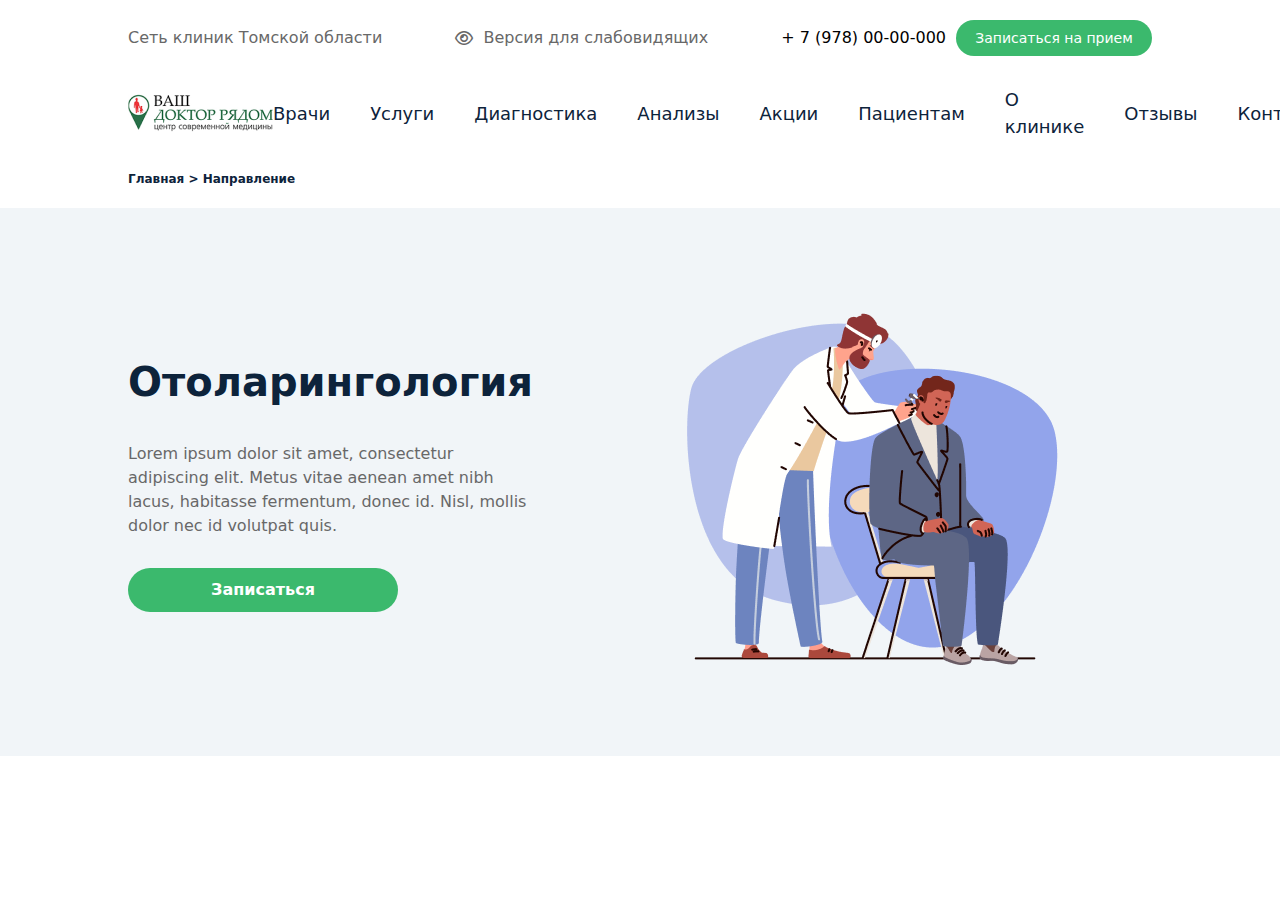
==== src/index2.html @ 0d75bd97 "header for page #2 is done" ====
<!DOCTYPE html>
<html lang="en">
<head>
    <meta charset="UTF-8">
    <meta name="viewport" content="width=device-width, initial-scale=1.0">
    <title>Page 2</title>
    <link rel="stylesheet" href="./output.css">
    <link rel="stylesheet" href="./fontawesome-free-6.6.0-web/css/all.css">
</head>
<body>
    <header class="flex flex-col py-[20px] gap-[20px]">
        <nav class="hidden w-[90%] lg:w-[80%] m-auto lg:flex items-center justify-between">
            <p class="text-[#686868]">Сеть клиник Томской области</p>
            <div class="flex text-[#686868] items-center gap-[10px]">
                <i class="hover:text-black hover:scale-[1.1] cursor-pointer fa-regular fa-eye"></i>
                <p>Версия для слабовидящих</p>
            </div>
            <div class="flex items-center gap-[10px]">
                <h4 class="font-[500]">+ 7 (978) 00-00-000</h4>
                <button class="w-[196px] hover:bg-black hover:border-[3px] hover:border-[lightgray transition-all duration-[0.2s] ease-in-out h-[36px] bg-[#3BB96D] text-white text-[14px] font-[400] rounded-[30px]">Записаться на прием</button>
            </div>
        </nav>

        <nav class="w-[90%] py-[10px] lg:w-[80%] m-auto flex items-center justify-between">
            <img src="./Photo/image 1.png" alt="">
            <ul class="hidden lg:flex items-center gap-[40px]">
                <li class="hover:text-[lightgray] hover:scale-[1.06] transition-all  duration-[0.2s] ease-in-out text-[#0D233B] cursor-pointer text-[18px] font-[400]"><a href="">Врачи</a></li>
                <li class="hover:text-[lightgray] hover:scale-[1.06] transition-all  duration-[0.2s] ease-in-out text-[#0D233B] cursor-pointer text-[18px] font-[400]"><a href="">Услуги</a></li>
                <li class="hover:text-[lightgray] hover:scale-[1.06] transition-all  duration-[0.2s] ease-in-out text-[#0D233B] cursor-pointer text-[18px] font-[400]"><a href="">Диагностика</a></li>
                <li class="hover:text-[lightgray] hover:scale-[1.06] transition-all  duration-[0.2s] ease-in-out text-[#0D233B] cursor-pointer text-[18px] font-[400]"><a href="#analizi">Анализы</a></li>
                <li class="hover:text-[lightgray] hover:scale-[1.06] transition-all  duration-[0.2s] ease-in-out text-[#0D233B] cursor-pointer text-[18px] font-[400]"><a href="./index3.html">Акции</a></li>
                <li class="hover:text-[lightgray] hover:scale-[1.06] transition-all  duration-[0.2s] ease-in-out text-[#0D233B] cursor-pointer text-[18px] font-[400]"><a href="">Пациентам</a></li>
                <li class="hover:text-[lightgray] hover:scale-[1.06] transition-all  duration-[0.2s] ease-in-out text-[#0D233B] cursor-pointer text-[18px] font-[400]"><a href="">О клинике</a></li>
                <li class="hover:text-[lightgray] hover:scale-[1.06] transition-all  duration-[0.2s] ease-in-out text-[#0D233B] cursor-pointer text-[18px] font-[400]"><a href="">Отзывы</a></li>
                <li class="hover:text-[lightgray] hover:scale-[1.06] transition-all  duration-[0.2s] ease-in-out text-[#0D233B] cursor-pointer text-[18px] font-[400]"><a href="">Контакты</a></li>
            </ul>
            <div class="lg:hidden">
               <i class="cursor-pointer hover:scale-[1.08] text-[20px] fa-solid fa-bars"></i>
            </div>
        </nav>
        
        <div class="w-[90%] lg:w-[80%] m-auto flex items-center gap-[10x]">
            <p class="cursor-pointer text-[#0D233B] text-[12px] font-[600]">Главная <span>> Направление</span></p>
        </div>

        <section class="bg-[#F1F5F8] py-[50px]">
            <div class="w-[95%] flex flex-col lg:flex-row lg:items-center items-start m-auto lg:w-[80%]">
                <aside class="flex flex-col gap-[30px]">
                    <h1 class="text-[#0D233B] text-[40px] font-[700]">Отоларингология</h1>
                    <p class="text-[#686868] text-[16px] font-[400]">Lorem ipsum dolor sit amet, consectetur adipiscing elit. Metus vitae aenean amet nibh lacus, habitasse fermentum, donec id. Nisl, mollis dolor nec id volutpat quis. </p>
                    <button class="bg-[#3BB96D] hidden lg:inline w-[270px] h-[44px] rounded-[30px] text-white text-[16px] font-[700] hover:bg-black hover:border-[4px] hover:border-[lightgray] transition-all duration-[0.2s] ease-in-out">Записаться</button>
                </aside>
                <img src="./Photo/Frame.png" alt="" >
                <button class="bg-[#3BB96D] lg:hidden w-[270px] h-[44px] rounded-[30px] text-white text-[16px] font-[700] hover:bg-black hover:border-[4px] hover:border-[lightgray] transition-all duration-[0.2s] ease-in-out">Записаться</button>
            </div>
        </section>
    </header>
</body>
</html>
---- src/output.css ----
*, ::before, ::after {
  --tw-border-spacing-x: 0;
  --tw-border-spacing-y: 0;
  --tw-translate-x: 0;
  --tw-translate-y: 0;
  --tw-rotate: 0;
  --tw-skew-x: 0;
  --tw-skew-y: 0;
  --tw-scale-x: 1;
  --tw-scale-y: 1;
  --tw-pan-x:  ;
  --tw-pan-y:  ;
  --tw-pinch-zoom:  ;
  --tw-scroll-snap-strictness: proximity;
  --tw-gradient-from-position:  ;
  --tw-gradient-via-position:  ;
  --tw-gradient-to-position:  ;
  --tw-ordinal:  ;
  --tw-slashed-zero:  ;
  --tw-numeric-figure:  ;
  --tw-numeric-spacing:  ;
  --tw-numeric-fraction:  ;
  --tw-ring-inset:  ;
  --tw-ring-offset-width: 0px;
  --tw-ring-offset-color: #fff;
  --tw-ring-color: rgb(59 130 246 / 0.5);
  --tw-ring-offset-shadow: 0 0 #0000;
  --tw-ring-shadow: 0 0 #0000;
  --tw-shadow: 0 0 #0000;
  --tw-shadow-colored: 0 0 #0000;
  --tw-blur:  ;
  --tw-brightness:  ;
  --tw-contrast:  ;
  --tw-grayscale:  ;
  --tw-hue-rotate:  ;
  --tw-invert:  ;
  --tw-saturate:  ;
  --tw-sepia:  ;
  --tw-drop-shadow:  ;
  --tw-backdrop-blur:  ;
  --tw-backdrop-brightness:  ;
  --tw-backdrop-contrast:  ;
  --tw-backdrop-grayscale:  ;
  --tw-backdrop-hue-rotate:  ;
  --tw-backdrop-invert:  ;
  --tw-backdrop-opacity:  ;
  --tw-backdrop-saturate:  ;
  --tw-backdrop-sepia:  ;
  --tw-contain-size:  ;
  --tw-contain-layout:  ;
  --tw-contain-paint:  ;
  --tw-contain-style:  ;
}

::backdrop {
  --tw-border-spacing-x: 0;
  --tw-border-spacing-y: 0;
  --tw-translate-x: 0;
  --tw-translate-y: 0;
  --tw-rotate: 0;
  --tw-skew-x: 0;
  --tw-skew-y: 0;
  --tw-scale-x: 1;
  --tw-scale-y: 1;
  --tw-pan-x:  ;
  --tw-pan-y:  ;
  --tw-pinch-zoom:  ;
  --tw-scroll-snap-strictness: proximity;
  --tw-gradient-from-position:  ;
  --tw-gradient-via-position:  ;
  --tw-gradient-to-position:  ;
  --tw-ordinal:  ;
  --tw-slashed-zero:  ;
  --tw-numeric-figure:  ;
  --tw-numeric-spacing:  ;
  --tw-numeric-fraction:  ;
  --tw-ring-inset:  ;
  --tw-ring-offset-width: 0px;
  --tw-ring-offset-color: #fff;
  --tw-ring-color: rgb(59 130 246 / 0.5);
  --tw-ring-offset-shadow: 0 0 #0000;
  --tw-ring-shadow: 0 0 #0000;
  --tw-shadow: 0 0 #0000;
  --tw-shadow-colored: 0 0 #0000;
  --tw-blur:  ;
  --tw-brightness:  ;
  --tw-contrast:  ;
  --tw-grayscale:  ;
  --tw-hue-rotate:  ;
  --tw-invert:  ;
  --tw-saturate:  ;
  --tw-sepia:  ;
  --tw-drop-shadow:  ;
  --tw-backdrop-blur:  ;
  --tw-backdrop-brightness:  ;
  --tw-backdrop-contrast:  ;
  --tw-backdrop-grayscale:  ;
  --tw-backdrop-hue-rotate:  ;
  --tw-backdrop-invert:  ;
  --tw-backdrop-opacity:  ;
  --tw-backdrop-saturate:  ;
  --tw-backdrop-sepia:  ;
  --tw-contain-size:  ;
  --tw-contain-layout:  ;
  --tw-contain-paint:  ;
  --tw-contain-style:  ;
}

/*
! tailwindcss v3.4.17 | MIT License | https://tailwindcss.com
*/

/*
1. Prevent padding and border from affecting element width. (https://github.com/mozdevs/cssremedy/issues/4)
2. Allow adding a border to an element by just adding a border-width. (https://github.com/tailwindcss/tailwindcss/pull/116)
*/

*,
::before,
::after {
  box-sizing: border-box;
  /* 1 */
  border-width: 0;
  /* 2 */
  border-style: solid;
  /* 2 */
  border-color: #e5e7eb;
  /* 2 */
}

::before,
::after {
  --tw-content: '';
}

/*
1. Use a consistent sensible line-height in all browsers.
2. Prevent adjustments of font size after orientation changes in iOS.
3. Use a more readable tab size.
4. Use the user's configured `sans` font-family by default.
5. Use the user's configured `sans` font-feature-settings by default.
6. Use the user's configured `sans` font-variation-settings by default.
7. Disable tap highlights on iOS
*/

html,
:host {
  line-height: 1.5;
  /* 1 */
  -webkit-text-size-adjust: 100%;
  /* 2 */
  -moz-tab-size: 4;
  /* 3 */
  -o-tab-size: 4;
     tab-size: 4;
  /* 3 */
  font-family: ui-sans-serif, system-ui, sans-serif, "Apple Color Emoji", "Segoe UI Emoji", "Segoe UI Symbol", "Noto Color Emoji";
  /* 4 */
  font-feature-settings: normal;
  /* 5 */
  font-variation-settings: normal;
  /* 6 */
  -webkit-tap-highlight-color: transparent;
  /* 7 */
}

/*
1. Remove the margin in all browsers.
2. Inherit line-height from `html` so users can set them as a class directly on the `html` element.
*/

body {
  margin: 0;
  /* 1 */
  line-height: inherit;
  /* 2 */
}

/*
1. Add the correct height in Firefox.
2. Correct the inheritance of border color in Firefox. (https://bugzilla.mozilla.org/show_bug.cgi?id=190655)
3. Ensure horizontal rules are visible by default.
*/

hr {
  height: 0;
  /* 1 */
  color: inherit;
  /* 2 */
  border-top-width: 1px;
  /* 3 */
}

/*
Add the correct text decoration in Chrome, Edge, and Safari.
*/

abbr:where([title]) {
  -webkit-text-decoration: underline dotted;
          text-decoration: underline dotted;
}

/*
Remove the default font size and weight for headings.
*/

h1,
h2,
h3,
h4,
h5,
h6 {
  font-size: inherit;
  font-weight: inherit;
}

/*
Reset links to optimize for opt-in styling instead of opt-out.
*/

a {
  color: inherit;
  text-decoration: inherit;
}

/*
Add the correct font weight in Edge and Safari.
*/

b,
strong {
  font-weight: bolder;
}

/*
1. Use the user's configured `mono` font-family by default.
2. Use the user's configured `mono` font-feature-settings by default.
3. Use the user's configured `mono` font-variation-settings by default.
4. Correct the odd `em` font sizing in all browsers.
*/

code,
kbd,
samp,
pre {
  font-family: ui-monospace, SFMono-Regular, Menlo, Monaco, Consolas, "Liberation Mono", "Courier New", monospace;
  /* 1 */
  font-feature-settings: normal;
  /* 2 */
  font-variation-settings: normal;
  /* 3 */
  font-size: 1em;
  /* 4 */
}

/*
Add the correct font size in all browsers.
*/

small {
  font-size: 80%;
}

/*
Prevent `sub` and `sup` elements from affecting the line height in all browsers.
*/

sub,
sup {
  font-size: 75%;
  line-height: 0;
  position: relative;
  vertical-align: baseline;
}

sub {
  bottom: -0.25em;
}

sup {
  top: -0.5em;
}

/*
1. Remove text indentation from table contents in Chrome and Safari. (https://bugs.chromium.org/p/chromium/issues/detail?id=999088, https://bugs.webkit.org/show_bug.cgi?id=201297)
2. Correct table border color inheritance in all Chrome and Safari. (https://bugs.chromium.org/p/chromium/issues/detail?id=935729, https://bugs.webkit.org/show_bug.cgi?id=195016)
3. Remove gaps between table borders by default.
*/

table {
  text-indent: 0;
  /* 1 */
  border-color: inherit;
  /* 2 */
  border-collapse: collapse;
  /* 3 */
}

/*
1. Change the font styles in all browsers.
2. Remove the margin in Firefox and Safari.
3. Remove default padding in all browsers.
*/

button,
input,
optgroup,
select,
textarea {
  font-family: inherit;
  /* 1 */
  font-feature-settings: inherit;
  /* 1 */
  font-variation-settings: inherit;
  /* 1 */
  font-size: 100%;
  /* 1 */
  font-weight: inherit;
  /* 1 */
  line-height: inherit;
  /* 1 */
  letter-spacing: inherit;
  /* 1 */
  color: inherit;
  /* 1 */
  margin: 0;
  /* 2 */
  padding: 0;
  /* 3 */
}

/*
Remove the inheritance of text transform in Edge and Firefox.
*/

button,
select {
  text-transform: none;
}

/*
1. Correct the inability to style clickable types in iOS and Safari.
2. Remove default button styles.
*/

button,
input:where([type='button']),
input:where([type='reset']),
input:where([type='submit']) {
  -webkit-appearance: button;
  /* 1 */
  background-color: transparent;
  /* 2 */
  background-image: none;
  /* 2 */
}

/*
Use the modern Firefox focus style for all focusable elements.
*/

:-moz-focusring {
  outline: auto;
}

/*
Remove the additional `:invalid` styles in Firefox. (https://github.com/mozilla/gecko-dev/blob/2f9eacd9d3d995c937b4251a5557d95d494c9be1/layout/style/res/forms.css#L728-L737)
*/

:-moz-ui-invalid {
  box-shadow: none;
}

/*
Add the correct vertical alignment in Chrome and Firefox.
*/

progress {
  vertical-align: baseline;
}

/*
Correct the cursor style of increment and decrement buttons in Safari.
*/

::-webkit-inner-spin-button,
::-webkit-outer-spin-button {
  height: auto;
}

/*
1. Correct the odd appearance in Chrome and Safari.
2. Correct the outline style in Safari.
*/

[type='search'] {
  -webkit-appearance: textfield;
  /* 1 */
  outline-offset: -2px;
  /* 2 */
}

/*
Remove the inner padding in Chrome and Safari on macOS.
*/

::-webkit-search-decoration {
  -webkit-appearance: none;
}

/*
1. Correct the inability to style clickable types in iOS and Safari.
2. Change font properties to `inherit` in Safari.
*/

::-webkit-file-upload-button {
  -webkit-appearance: button;
  /* 1 */
  font: inherit;
  /* 2 */
}

/*
Add the correct display in Chrome and Safari.
*/

summary {
  display: list-item;
}

/*
Removes the default spacing and border for appropriate elements.
*/

blockquote,
dl,
dd,
h1,
h2,
h3,
h4,
h5,
h6,
hr,
figure,
p,
pre {
  margin: 0;
}

fieldset {
  margin: 0;
  padding: 0;
}

legend {
  padding: 0;
}

ol,
ul,
menu {
  list-style: none;
  margin: 0;
  padding: 0;
}

/*
Reset default styling for dialogs.
*/

dialog {
  padding: 0;
}

/*
Prevent resizing textareas horizontally by default.
*/

textarea {
  resize: vertical;
}

/*
1. Reset the default placeholder opacity in Firefox. (https://github.com/tailwindlabs/tailwindcss/issues/3300)
2. Set the default placeholder color to the user's configured gray 400 color.
*/

input::-moz-placeholder, textarea::-moz-placeholder {
  opacity: 1;
  /* 1 */
  color: #9ca3af;
  /* 2 */
}

input::placeholder,
textarea::placeholder {
  opacity: 1;
  /* 1 */
  color: #9ca3af;
  /* 2 */
}

/*
Set the default cursor for buttons.
*/

button,
[role="button"] {
  cursor: pointer;
}

/*
Make sure disabled buttons don't get the pointer cursor.
*/

:disabled {
  cursor: default;
}

/*
1. Make replaced elements `display: block` by default. (https://github.com/mozdevs/cssremedy/issues/14)
2. Add `vertical-align: middle` to align replaced elements more sensibly by default. (https://github.com/jensimmons/cssremedy/issues/14#issuecomment-634934210)
   This can trigger a poorly considered lint error in some tools but is included by design.
*/

img,
svg,
video,
canvas,
audio,
iframe,
embed,
object {
  display: block;
  /* 1 */
  vertical-align: middle;
  /* 2 */
}

/*
Constrain images and videos to the parent width and preserve their intrinsic aspect ratio. (https://github.com/mozdevs/cssremedy/issues/14)
*/

img,
video {
  max-width: 100%;
  height: auto;
}

/* Make elements with the HTML hidden attribute stay hidden by default */

[hidden]:where(:not([hidden="until-found"])) {
  display: none;
}

.container {
  width: 100%;
}

@media (min-width: 390px) {
  .container {
    max-width: 390px;
  }
}

@media (min-width: 575px) {
  .container {
    max-width: 575px;
  }
}

@media (min-width: 767px) {
  .container {
    max-width: 767px;
  }
}

@media (min-width: 992px) {
  .container {
    max-width: 992px;
  }
}

@media (min-width: 1280px) {
  .container {
    max-width: 1280px;
  }
}

.sr-only {
  position: absolute;
  width: 1px;
  height: 1px;
  padding: 0;
  margin: -1px;
  overflow: hidden;
  clip: rect(0, 0, 0, 0);
  white-space: nowrap;
  border-width: 0;
}

.absolute {
  position: absolute;
}

.relative {
  position: relative;
}

.bottom-0 {
  bottom: 0px;
}

.bottom-\[-20px\] {
  bottom: -20px;
}

.bottom-\[-50px\] {
  bottom: -50px;
}

.left-\[-10px\] {
  left: -10px;
}

.right-0 {
  right: 0px;
}

.right-\[-500px\] {
  right: -500px;
}

.top-0 {
  top: 0px;
}

.top-\[-80px\] {
  top: -80px;
}

.z-\[-1\] {
  z-index: -1;
}

.z-\[1\] {
  z-index: 1;
}

.col-\[1\/-1\] {
  grid-column: 1/-1;
}

.m-auto {
  margin: auto;
}

.mt-\[100px\] {
  margin-top: 100px;
}

.mt-\[50px\] {
  margin-top: 50px;
}

.flex {
  display: flex;
}

.table {
  display: table;
}

.grid {
  display: grid;
}

.hidden {
  display: none;
}

.h-1 {
  height: 0.25rem;
}

.h-\[201px\] {
  height: 201px;
}

.h-\[36px\] {
  height: 36px;
}

.h-\[38px\] {
  height: 38px;
}

.h-\[44px\] {
  height: 44px;
}

.h-\[580px\] {
  height: 580px;
}

.h-\[685px\] {
  height: 685px;
}

.h-\[\] {
  height: ;
}

.w-\[170px\] {
  width: 170px;
}

.w-\[196px\] {
  width: 196px;
}

.w-\[270px\] {
  width: 270px;
}

.w-\[90\%\] {
  width: 90%;
}

.w-\[95\%\] {
  width: 95%;
}

.w-\[100\%\] {
  width: 100%;
}

.w-\[390px\] {
  width: 390px;
}

.max-w-\[320px\] {
  max-width: 320px;
}

.shrink {
  flex-shrink: 1;
}

.grow {
  flex-grow: 1;
}

.rotate-180 {
  --tw-rotate: 180deg;
  transform: translate(var(--tw-translate-x), var(--tw-translate-y)) rotate(var(--tw-rotate)) skewX(var(--tw-skew-x)) skewY(var(--tw-skew-y)) scaleX(var(--tw-scale-x)) scaleY(var(--tw-scale-y));
}

.rotate-90 {
  --tw-rotate: 90deg;
  transform: translate(var(--tw-translate-x), var(--tw-translate-y)) rotate(var(--tw-rotate)) skewX(var(--tw-skew-x)) skewY(var(--tw-skew-y)) scaleX(var(--tw-scale-x)) scaleY(var(--tw-scale-y));
}

.transform {
  transform: translate(var(--tw-translate-x), var(--tw-translate-y)) rotate(var(--tw-rotate)) skewX(var(--tw-skew-x)) skewY(var(--tw-skew-y)) scaleX(var(--tw-scale-x)) scaleY(var(--tw-scale-y));
}

.cursor-none {
  cursor: none;
}

.cursor-pointer {
  cursor: pointer;
}

.grid-cols-1 {
  grid-template-columns: repeat(1, minmax(0, 1fr));
}

.grid-cols-\[127px_127px_127px\] {
  grid-template-columns: 127px 127px 127px;
}

.grid-cols-\[164px_164px\] {
  grid-template-columns: 164px 164px;
}

.grid-cols-\[186px_186px\] {
  grid-template-columns: 186px 186px;
}

.grid-cols-\[347px_347px\] {
  grid-template-columns: 347px 347px;
}

.grid-rows-\[112px_248px_248px_248px\] {
  grid-template-rows: 112px 248px 248px 248px;
}

.grid-rows-\[112px_252px_252px_252px\] {
  grid-template-rows: 112px 252px 252px 252px;
}

.grid-rows-\[222px_222px\] {
  grid-template-rows: 222px 222px;
}

.grid-rows-\[42px_352px\] {
  grid-template-rows: 42px 352px;
}

.grid-rows-\[42px_68px\] {
  grid-template-rows: 42px 68px;
}

.grid-rows-\[56px_257px_257px\] {
  grid-template-rows: 56px 257px 257px;
}

.grid-rows-\[56px_524px_524px\] {
  grid-template-rows: 56px 524px 524px;
}

.flex-col {
  flex-direction: column;
}

.flex-col-reverse {
  flex-direction: column-reverse;
}

.items-start {
  align-items: flex-start;
}

.items-center {
  align-items: center;
}

.justify-center {
  justify-content: center;
}

.justify-between {
  justify-content: space-between;
}

.gap-\[100px\] {
  gap: 100px;
}

.gap-\[10px\] {
  gap: 10px;
}

.gap-\[10x\] {
  gap: 10x;
}

.gap-\[15px\] {
  gap: 15px;
}

.gap-\[15px_0\] {
  gap: 15px 0;
}

.gap-\[20px\] {
  gap: 20px;
}

.gap-\[30px\] {
  gap: 30px;
}

.gap-\[40px\] {
  gap: 40px;
}

.gap-\[5px\] {
  gap: 5px;
}

.gap-\[80px_9px\] {
  gap: 80px 9px;
}

.self-end {
  align-self: flex-end;
}

.overflow-clip {
  overflow: clip;
}

.rounded-\[30px\] {
  border-radius: 30px;
}

.rounded-\[5px\] {
  border-radius: 5px;
}

.rounded-\[60px\] {
  border-radius: 60px;
}

.rounded-\[8px\] {
  border-radius: 8px;
}

.border {
  border-width: 1px;
}

.border-\[1px\] {
  border-width: 1px;
}

.border-b-\[2px\] {
  border-bottom-width: 2px;
}

.border-none {
  border-style: none;
}

.border-\[\#3BB96D\] {
  --tw-border-opacity: 1;
  border-color: rgb(59 185 109 / var(--tw-border-opacity, 1));
}

.border-\[\#C4CDD4\] {
  --tw-border-opacity: 1;
  border-color: rgb(196 205 212 / var(--tw-border-opacity, 1));
}

.bg-\[\#272727\] {
  --tw-bg-opacity: 1;
  background-color: rgb(39 39 39 / var(--tw-bg-opacity, 1));
}

.bg-\[\#279A59\] {
  --tw-bg-opacity: 1;
  background-color: rgb(39 154 89 / var(--tw-bg-opacity, 1));
}

.bg-\[\#27C8DA\] {
  --tw-bg-opacity: 1;
  background-color: rgb(39 200 218 / var(--tw-bg-opacity, 1));
}

.bg-\[\#3BB96D\] {
  --tw-bg-opacity: 1;
  background-color: rgb(59 185 109 / var(--tw-bg-opacity, 1));
}

.bg-\[\#F1F5F8\] {
  --tw-bg-opacity: 1;
  background-color: rgb(241 245 248 / var(--tw-bg-opacity, 1));
}

.bg-white {
  --tw-bg-opacity: 1;
  background-color: rgb(255 255 255 / var(--tw-bg-opacity, 1));
}

.bg-\[bg-\[\#F1F5F8\]\] {
  background-color: bg-[#F1F5F8];
}

.p-\[20px\] {
  padding: 20px;
}

.px-\[10px\] {
  padding-left: 10px;
  padding-right: 10px;
}

.px-\[20px\] {
  padding-left: 20px;
  padding-right: 20px;
}

.py-\[100px\] {
  padding-top: 100px;
  padding-bottom: 100px;
}

.py-\[10px\] {
  padding-top: 10px;
  padding-bottom: 10px;
}

.py-\[20px\] {
  padding-top: 20px;
  padding-bottom: 20px;
}

.py-\[50px\] {
  padding-top: 50px;
  padding-bottom: 50px;
}

.pl-\[10px\] {
  padding-left: 10px;
}

.pt-\[40px\] {
  padding-top: 40px;
}

.font-\[\] {
  font-family: ;
}

.text-\[10px\] {
  font-size: 10px;
}

.text-\[12px\] {
  font-size: 12px;
}

.text-\[14px\] {
  font-size: 14px;
}

.text-\[15px\] {
  font-size: 15px;
}

.text-\[16px\] {
  font-size: 16px;
}

.text-\[18px\] {
  font-size: 18px;
}

.text-\[20px\] {
  font-size: 20px;
}

.text-\[22px\] {
  font-size: 22px;
}

.text-\[30px\] {
  font-size: 30px;
}

.text-\[40px\] {
  font-size: 40px;
}

.text-\[82px\] {
  font-size: 82px;
}

.font-\[400\] {
  font-weight: 400;
}

.font-\[500\] {
  font-weight: 500;
}

.font-\[600\] {
  font-weight: 600;
}

.font-\[700\] {
  font-weight: 700;
}

.font-\[900\] {
  font-weight: 900;
}

.font-\[50px\] {
  font-weight: 50px;
}

.italic {
  font-style: italic;
}

.leading-\[20px\] {
  line-height: 20px;
}

.text-\[\#0D233B\] {
  --tw-text-opacity: 1;
  color: rgb(13 35 59 / var(--tw-text-opacity, 1));
}

.text-\[\#3BB96D\] {
  --tw-text-opacity: 1;
  color: rgb(59 185 109 / var(--tw-text-opacity, 1));
}

.text-\[\#434343\] {
  --tw-text-opacity: 1;
  color: rgb(67 67 67 / var(--tw-text-opacity, 1));
}

.text-\[\#686868\] {
  --tw-text-opacity: 1;
  color: rgb(104 104 104 / var(--tw-text-opacity, 1));
}

.text-\[green\] {
  --tw-text-opacity: 1;
  color: rgb(0 128 0 / var(--tw-text-opacity, 1));
}

.text-black {
  --tw-text-opacity: 1;
  color: rgb(0 0 0 / var(--tw-text-opacity, 1));
}

.text-green-500 {
  --tw-text-opacity: 1;
  color: rgb(34 197 94 / var(--tw-text-opacity, 1));
}

.text-white {
  --tw-text-opacity: 1;
  color: rgb(255 255 255 / var(--tw-text-opacity, 1));
}

.text-\[\] {
  color: ;
}

.underline {
  text-decoration-line: underline;
}

.placeholder-\[\#8D979F\]::-moz-placeholder {
  --tw-placeholder-opacity: 1;
  color: rgb(141 151 159 / var(--tw-placeholder-opacity, 1));
}

.placeholder-\[\#8D979F\]::placeholder {
  --tw-placeholder-opacity: 1;
  color: rgb(141 151 159 / var(--tw-placeholder-opacity, 1));
}

.shadow-\[0_4px_30px_0_black\] {
  --tw-shadow: 0 4px 30px 0 black;
  --tw-shadow-colored: 0 4px 30px 0 var(--tw-shadow-color);
  box-shadow: var(--tw-ring-offset-shadow, 0 0 #0000), var(--tw-ring-shadow, 0 0 #0000), var(--tw-shadow);
}

.outline-none {
  outline: 2px solid transparent;
  outline-offset: 2px;
}

.ring {
  --tw-ring-offset-shadow: var(--tw-ring-inset) 0 0 0 var(--tw-ring-offset-width) var(--tw-ring-offset-color);
  --tw-ring-shadow: var(--tw-ring-inset) 0 0 0 calc(3px + var(--tw-ring-offset-width)) var(--tw-ring-color);
  box-shadow: var(--tw-ring-offset-shadow), var(--tw-ring-shadow), var(--tw-shadow, 0 0 #0000);
}

.filter {
  filter: var(--tw-blur) var(--tw-brightness) var(--tw-contrast) var(--tw-grayscale) var(--tw-hue-rotate) var(--tw-invert) var(--tw-saturate) var(--tw-sepia) var(--tw-drop-shadow);
}

.transition-all {
  transition-property: all;
  transition-timing-function: cubic-bezier(0.4, 0, 0.2, 1);
  transition-duration: 150ms;
}

.transition {
  transition-property: color, background-color, border-color, text-decoration-color, fill, stroke, opacity, box-shadow, transform, filter, -webkit-backdrop-filter;
  transition-property: color, background-color, border-color, text-decoration-color, fill, stroke, opacity, box-shadow, transform, filter, backdrop-filter;
  transition-property: color, background-color, border-color, text-decoration-color, fill, stroke, opacity, box-shadow, transform, filter, backdrop-filter, -webkit-backdrop-filter;
  transition-timing-function: cubic-bezier(0.4, 0, 0.2, 1);
  transition-duration: 150ms;
}

.duration-\[0\.2s\] {
  transition-duration: 0.2s;
}

.duration-\[0\.3s\] {
  transition-duration: 0.3s;
}

.ease-in-out {
  transition-timing-function: cubic-bezier(0.4, 0, 0.2, 1);
}

.hover\:translate-y-\[-10px\]:hover {
  --tw-translate-y: -10px;
  transform: translate(var(--tw-translate-x), var(--tw-translate-y)) rotate(var(--tw-rotate)) skewX(var(--tw-skew-x)) skewY(var(--tw-skew-y)) scaleX(var(--tw-scale-x)) scaleY(var(--tw-scale-y));
}

.hover\:translate-y-\[5px\]:hover {
  --tw-translate-y: 5px;
  transform: translate(var(--tw-translate-x), var(--tw-translate-y)) rotate(var(--tw-rotate)) skewX(var(--tw-skew-x)) skewY(var(--tw-skew-y)) scaleX(var(--tw-scale-x)) scaleY(var(--tw-scale-y));
}

.hover\:scale-\[1\.05\]:hover {
  --tw-scale-x: 1.05;
  --tw-scale-y: 1.05;
  transform: translate(var(--tw-translate-x), var(--tw-translate-y)) rotate(var(--tw-rotate)) skewX(var(--tw-skew-x)) skewY(var(--tw-skew-y)) scaleX(var(--tw-scale-x)) scaleY(var(--tw-scale-y));
}

.hover\:scale-\[1\.06\]:hover {
  --tw-scale-x: 1.06;
  --tw-scale-y: 1.06;
  transform: translate(var(--tw-translate-x), var(--tw-translate-y)) rotate(var(--tw-rotate)) skewX(var(--tw-skew-x)) skewY(var(--tw-skew-y)) scaleX(var(--tw-scale-x)) scaleY(var(--tw-scale-y));
}

.hover\:scale-\[1\.08\]:hover {
  --tw-scale-x: 1.08;
  --tw-scale-y: 1.08;
  transform: translate(var(--tw-translate-x), var(--tw-translate-y)) rotate(var(--tw-rotate)) skewX(var(--tw-skew-x)) skewY(var(--tw-skew-y)) scaleX(var(--tw-scale-x)) scaleY(var(--tw-scale-y));
}

.hover\:scale-\[1\.1\]:hover {
  --tw-scale-x: 1.1;
  --tw-scale-y: 1.1;
  transform: translate(var(--tw-translate-x), var(--tw-translate-y)) rotate(var(--tw-rotate)) skewX(var(--tw-skew-x)) skewY(var(--tw-skew-y)) scaleX(var(--tw-scale-x)) scaleY(var(--tw-scale-y));
}

.hover\:border-\[1px\]:hover {
  border-width: 1px;
}

.hover\:border-\[3px\]:hover {
  border-width: 3px;
}

.hover\:border-\[4px\]:hover {
  border-width: 4px;
}

.hover\:border-white:hover {
  --tw-border-opacity: 1;
  border-color: rgb(255 255 255 / var(--tw-border-opacity, 1));
}

.hover\:border-\[\]:hover {
  border-color: ;
}

.hover\:border-\[lightgray\]:hover {
  --tw-border-opacity: 1;
  border-color: rgb(211 211 211 / var(--tw-border-opacity, 1));
}

.hover\:bg-\[lightgray\]:hover {
  --tw-bg-opacity: 1;
  background-color: rgb(211 211 211 / var(--tw-bg-opacity, 1));
}

.hover\:bg-black:hover {
  --tw-bg-opacity: 1;
  background-color: rgb(0 0 0 / var(--tw-bg-opacity, 1));
}

.hover\:text-\[lightgray\]:hover {
  --tw-text-opacity: 1;
  color: rgb(211 211 211 / var(--tw-text-opacity, 1));
}

.hover\:text-black:hover {
  --tw-text-opacity: 1;
  color: rgb(0 0 0 / var(--tw-text-opacity, 1));
}

.hover\:underline:hover {
  text-decoration-line: underline;
}

@media (min-width: 767px) {
  .lg\:col-\[1\/-1\] {
    grid-column: 1/-1;
  }

  .lg\:mt-\[100px\] {
    margin-top: 100px;
  }

  .lg\:mt-\[150px\] {
    margin-top: 150px;
  }

  .lg\:inline {
    display: inline;
  }

  .lg\:flex {
    display: flex;
  }

  .lg\:grid {
    display: grid;
  }

  .lg\:hidden {
    display: none;
  }

  .lg\:h-\[373px\] {
    height: 373px;
  }

  .lg\:w-\[80\%\] {
    width: 80%;
  }

  .lg\:grid-cols-\[176px_176px_176px_176px\] {
    grid-template-columns: 176px 176px 176px 176px;
  }

  .lg\:grid-cols-\[270px_270px_270px_270px\] {
    grid-template-columns: 270px 270px 270px 270px;
  }

  .lg\:grid-cols-\[362px_362px_362px\] {
    grid-template-columns: 362px 362px 362px;
  }

  .lg\:grid-cols-\[561px_561px\] {
    grid-template-columns: 561px 561px;
  }

  .lg\:grid-rows-\[222px\] {
    grid-template-rows: 222px;
  }

  .lg\:grid-rows-\[56px_282px\] {
    grid-template-rows: 56px 282px;
  }

  .lg\:grid-rows-\[56px_302px\] {
    grid-template-rows: 56px 302px;
  }

  .lg\:grid-rows-\[56px_374px\] {
    grid-template-rows: 56px 374px;
  }

  .lg\:grid-rows-\[56px_391px\] {
    grid-template-rows: 56px 391px;
  }

  .lg\:flex-row {
    flex-direction: row;
  }

  .lg\:items-center {
    align-items: center;
  }

  .lg\:justify-between {
    justify-content: space-between;
  }

  .lg\:gap-\[0\] {
    gap: 0;
  }

  .lg\:gap-\[10px\] {
    gap: 10px;
  }

  .lg\:gap-\[15px\] {
    gap: 15px;
  }

  .lg\:gap-\[40px\] {
    gap: 40px;
  }

  .lg\:gap-\[40px_0\] {
    gap: 40px 0;
  }

  .lg\:gap-\[50px\] {
    gap: 50px;
  }

  .lg\:p-\[20px\] {
    padding: 20px;
  }

  .lg\:px-\[20px\] {
    padding-left: 20px;
    padding-right: 20px;
  }

  .lg\:py-\[100px\] {
    padding-top: 100px;
    padding-bottom: 100px;
  }

  .lg\:py-\[80\] {
    padding-top: 80;
    padding-bottom: 80;
  }

  .lg\:pt-\[20px\] {
    padding-top: 20px;
  }
}
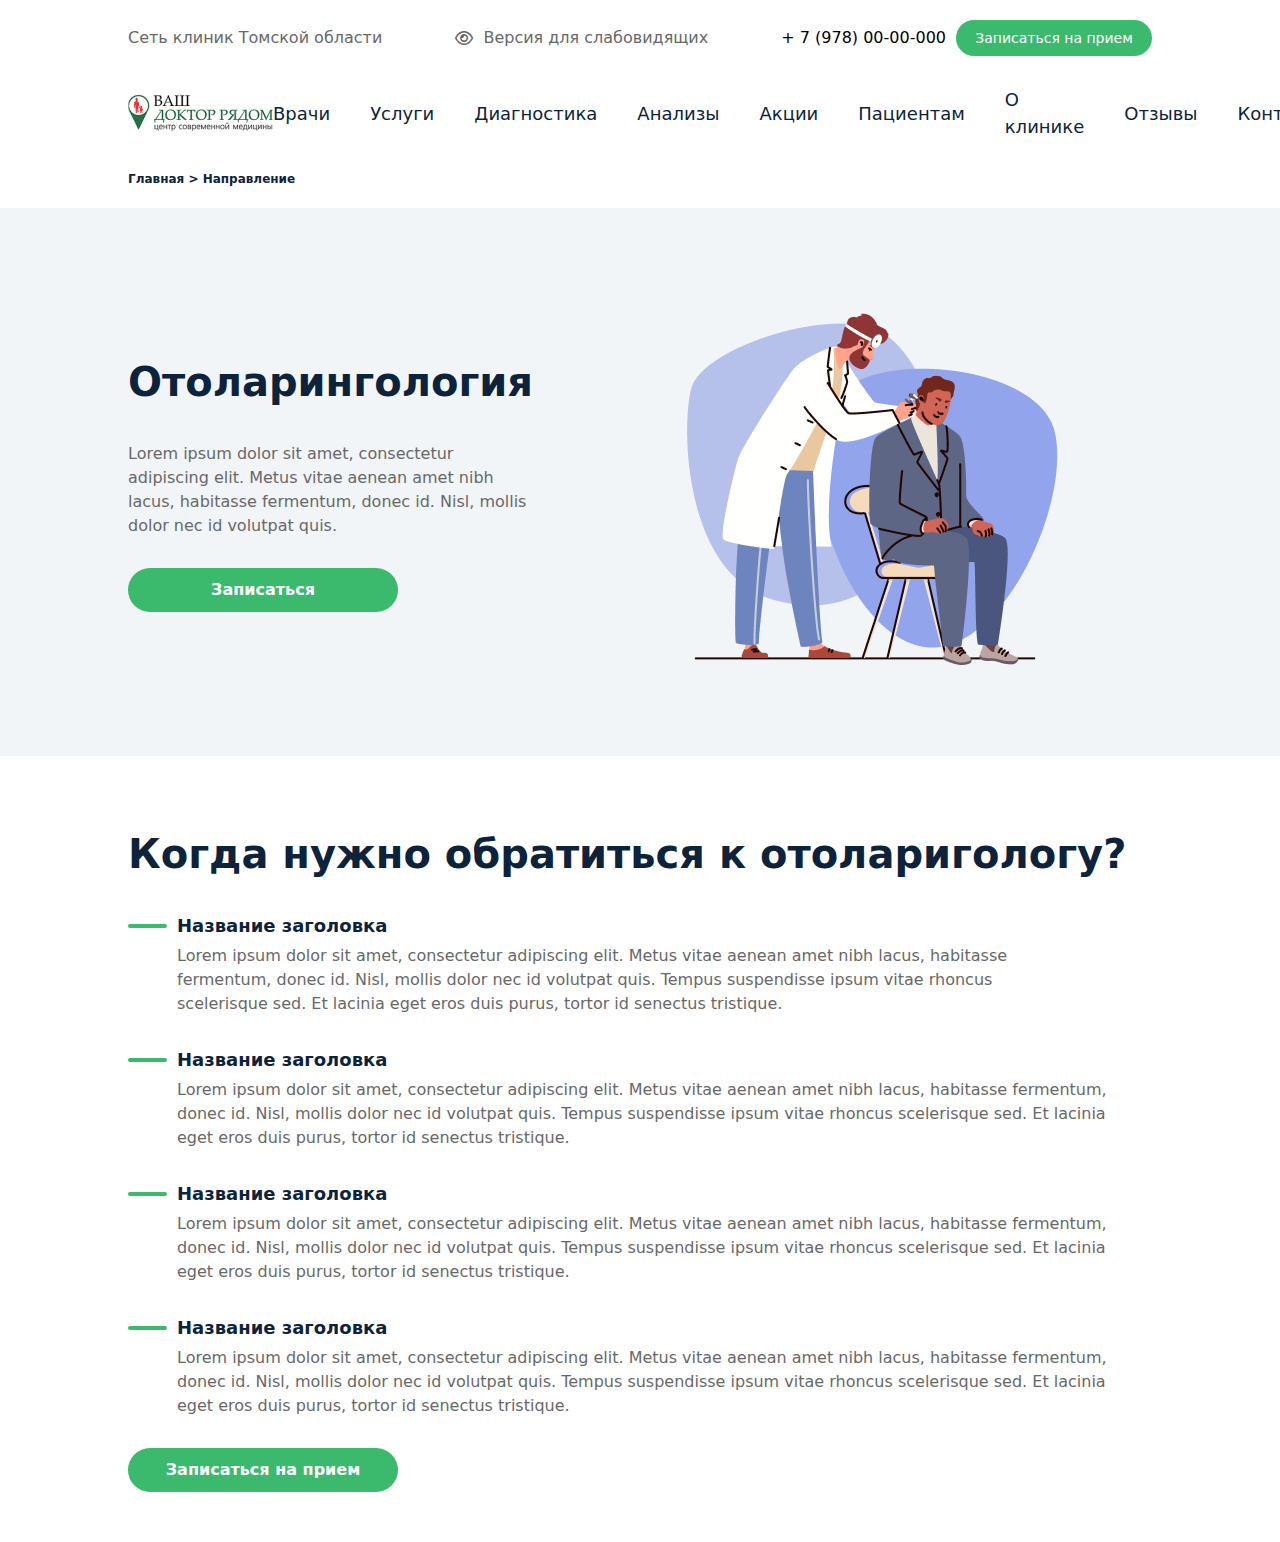
==== commit 68900f1d: "section #2 for page #2 is done" ====
--- a/src/index2.html
+++ b/src/index2.html
@@ -55,5 +55,32 @@
             </div>
         </section>
     </header>
+
+    <main>
+        <section class="w-[95%] m-auto lg:w-[80%] py-[50px] flex flex-col gap-[30px]">
+            <h1 class="text-[#0D233B] text-[40px] font-[700] leading-[56px]">Когда нужно обратиться к отоларигологу?</h1>
+            <div class="grid gap-[5px_10px] grid-rows-[27px_126px] lg:grid-rows-[27px_72px] lg:grid-cols-[39px_907px] grid-cols-[39px_326px]">
+                <div class="self-center rounded-full w-[39px] border-[2px] border-[#3BB96D]"></div>
+                <h5 class="text-[#0D233B] text-[18px] font-[700]">Название заголовка</h5>
+                <p class="col-[-1/-2] text-[#686868] lg:text-[16px] text-[14px] font-[400]">Lorem ipsum dolor sit amet, consectetur adipiscing elit. Metus vitae aenean amet nibh lacus, habitasse fermentum, donec id. Nisl, mollis dolor nec id volutpat quis. Tempus suspendisse ipsum vitae rhoncus scelerisque sed. Et lacinia eget eros duis purus, tortor id senectus tristique. </p>
+            </div>
+            <div class="grid gap-[5px_10px] grid-rows-[27px_126px] lg:grid-rows-[27px_72px] lg:grid-cols-[39px_947px] grid-cols-[39px_326px]">
+                <div class="self-center rounded-full w-[39px] border-[2px] border-[#3BB96D]"></div>
+                <h5 class="text-[#0D233B] text-[18px] font-[700]">Название заголовка</h5>
+                <p class="col-[-1/-2] text-[#686868] lg:text-[16px] text-[14px] font-[400]">Lorem ipsum dolor sit amet, consectetur adipiscing elit. Metus vitae aenean amet nibh lacus, habitasse fermentum, donec id. Nisl, mollis dolor nec id volutpat quis. Tempus suspendisse ipsum vitae rhoncus scelerisque sed. Et lacinia eget eros duis purus, tortor id senectus tristique. </p>
+            </div>
+            <div class="grid gap-[5px_10px] grid-rows-[27px_126px] lg:grid-rows-[27px_72px] lg:grid-cols-[39px_947px] grid-cols-[39px_326px]">
+                <div class="self-center rounded-full w-[39px] border-[2px] border-[#3BB96D]"></div>
+                <h5 class="text-[#0D233B] text-[18px] font-[700]">Название заголовка</h5>
+                <p class="col-[-1/-2] text-[#686868] lg:text-[16px] text-[14px] font-[400]">Lorem ipsum dolor sit amet, consectetur adipiscing elit. Metus vitae aenean amet nibh lacus, habitasse fermentum, donec id. Nisl, mollis dolor nec id volutpat quis. Tempus suspendisse ipsum vitae rhoncus scelerisque sed. Et lacinia eget eros duis purus, tortor id senectus tristique. </p>
+            </div>
+            <div class="grid gap-[5px_10px] grid-rows-[27px_126px] lg:grid-rows-[27px_72px] lg:grid-cols-[39px_947px] grid-cols-[39px_326px]">
+                <div class="self-center rounded-full w-[39px] border-[2px] border-[#3BB96D]"></div>
+                <h5 class="text-[#0D233B] text-[18px] font-[700]">Название заголовка</h5>
+                <p class="col-[-1/-2] text-[#686868] lg:text-[16px] text-[14px] font-[400]">Lorem ipsum dolor sit amet, consectetur adipiscing elit. Metus vitae aenean amet nibh lacus, habitasse fermentum, donec id. Nisl, mollis dolor nec id volutpat quis. Tempus suspendisse ipsum vitae rhoncus scelerisque sed. Et lacinia eget eros duis purus, tortor id senectus tristique. </p>
+            </div>
+            <button class="bg-[#3BB96D] w-[270px] h-[44px] rounded-[30px] text-white text-[16px] font-[700] hover:bg-black hover:border-[4px] hover:border-[lightgray] transition-all duration-[0.2s] ease-in-out">Записаться на прием</button>
+        </section>
+    </main>
 </body>
 </html>--- a/src/output.css
+++ b/src/output.css
@@ -652,6 +652,18 @@
   grid-column: 1/-1;
 }
 
+.col-\[\] {
+  grid-column: ;
+}
+
+.col-\[-1\/\] {
+  grid-column: -1/;
+}
+
+.col-\[-1\/-2\] {
+  grid-column: -1/-2;
+}
+
 .m-auto {
   margin: auto;
 }
@@ -738,6 +750,18 @@
 
 .w-\[390px\] {
   width: 390px;
+}
+
+.w-\[39px\] {
+  width: 39px;
+}
+
+.w-\[\] {
+  width: ;
+}
+
+.w-\[80\%\] {
+  width: 80%;
 }
 
 .max-w-\[320px\] {
@@ -794,6 +818,22 @@
   grid-template-columns: 347px 347px;
 }
 
+.grid-cols-\[\] {
+  grid-template-columns: ;
+}
+
+.grid-cols-\[39px_\] {
+  grid-template-columns: 39px;
+}
+
+.grid-cols-\[39px_326px\] {
+  grid-template-columns: 39px 326px;
+}
+
+.grid-cols-\[39px_947px\] {
+  grid-template-columns: 39px 947px;
+}
+
 .grid-rows-\[112px_248px_248px_248px\] {
   grid-template-rows: 112px 248px 248px 248px;
 }
@@ -822,6 +862,18 @@
   grid-template-rows: 56px 524px 524px;
 }
 
+.grid-rows-\[\] {
+  grid-template-rows: ;
+}
+
+.grid-rows-\[27px_\] {
+  grid-template-rows: 27px;
+}
+
+.grid-rows-\[27px_126px\] {
+  grid-template-rows: 27px 126px;
+}
+
 .flex-col {
   flex-direction: column;
 }
@@ -838,6 +890,10 @@
   align-items: center;
 }
 
+.justify-start {
+  justify-content: flex-start;
+}
+
 .justify-center {
   justify-content: center;
 }
@@ -886,10 +942,50 @@
   gap: 80px 9px;
 }
 
+.gap-\[\] {
+  gap: ;
+}
+
+.gap-\[10\] {
+  gap: 10;
+}
+
+.gap-\[10px_\] {
+  gap: 10px;
+}
+
+.gap-\[10px_5px\] {
+  gap: 10px 5px;
+}
+
+.gap-\[20px_5px\] {
+  gap: 20px 5px;
+}
+
+.gap-\[5px_5px\] {
+  gap: 5px 5px;
+}
+
+.gap-\[5px_20px\] {
+  gap: 5px 20px;
+}
+
+.gap-\[5px_10px\] {
+  gap: 5px 10px;
+}
+
+.self-start {
+  align-self: flex-start;
+}
+
 .self-end {
   align-self: flex-end;
 }
 
+.self-center {
+  align-self: center;
+}
+
 .overflow-clip {
   overflow: clip;
 }
@@ -910,12 +1006,20 @@
   border-radius: 8px;
 }
 
+.rounded-full {
+  border-radius: 9999px;
+}
+
 .border {
   border-width: 1px;
 }
 
 .border-\[1px\] {
   border-width: 1px;
+}
+
+.border-\[2px\] {
+  border-width: 2px;
 }
 
 .border-b-\[2px\] {
@@ -970,6 +1074,10 @@
   background-color: bg-[#F1F5F8];
 }
 
+.bg-\[\] {
+  background-color: ;
+}
+
 .p-\[20px\] {
   padding: 20px;
 }
@@ -1004,6 +1112,11 @@
   padding-bottom: 50px;
 }
 
+.py-\[\] {
+  padding-top: ;
+  padding-bottom: ;
+}
+
 .pl-\[10px\] {
   padding-left: 10px;
 }
@@ -1090,6 +1203,14 @@
 
 .leading-\[20px\] {
   line-height: 20px;
+}
+
+.leading-\[\] {
+  line-height: ;
+}
+
+.leading-\[56px\] {
+  line-height: 56px;
 }
 
 .text-\[\#0D233B\] {
@@ -1334,6 +1455,30 @@
     grid-template-columns: 561px 561px;
   }
 
+  .lg\:grid-cols-\[\] {
+    grid-template-columns: ;
+  }
+
+  .lg\:grid-cols-\[39px_\] {
+    grid-template-columns: 39px;
+  }
+
+  .lg\:grid-cols-\[39px_947px\] {
+    grid-template-columns: 39px 947px;
+  }
+
+  .lg\:grid-cols-\[39px_907px\] {
+    grid-template-columns: 39px 907px;
+  }
+
+  .lg\:grid-cols-\[39px_px\] {
+    grid-template-columns: 39px px;
+  }
+
+  .lg\:grid-cols-\[39px_880px\] {
+    grid-template-columns: 39px 880px;
+  }
+
   .lg\:grid-rows-\[222px\] {
     grid-template-rows: 222px;
   }
@@ -1352,6 +1497,18 @@
 
   .lg\:grid-rows-\[56px_391px\] {
     grid-template-rows: 56px 391px;
+  }
+
+  .lg\:grid-rows-\[\] {
+    grid-template-rows: ;
+  }
+
+  .lg\:grid-rows-\[27px_\] {
+    grid-template-rows: 27px;
+  }
+
+  .lg\:grid-rows-\[27px_72px\] {
+    grid-template-rows: 27px 72px;
   }
 
   .lg\:flex-row {
@@ -1412,4 +1569,8 @@
   .lg\:pt-\[20px\] {
     padding-top: 20px;
   }
+
+  .lg\:text-\[16px\] {
+    font-size: 16px;
+  }
 }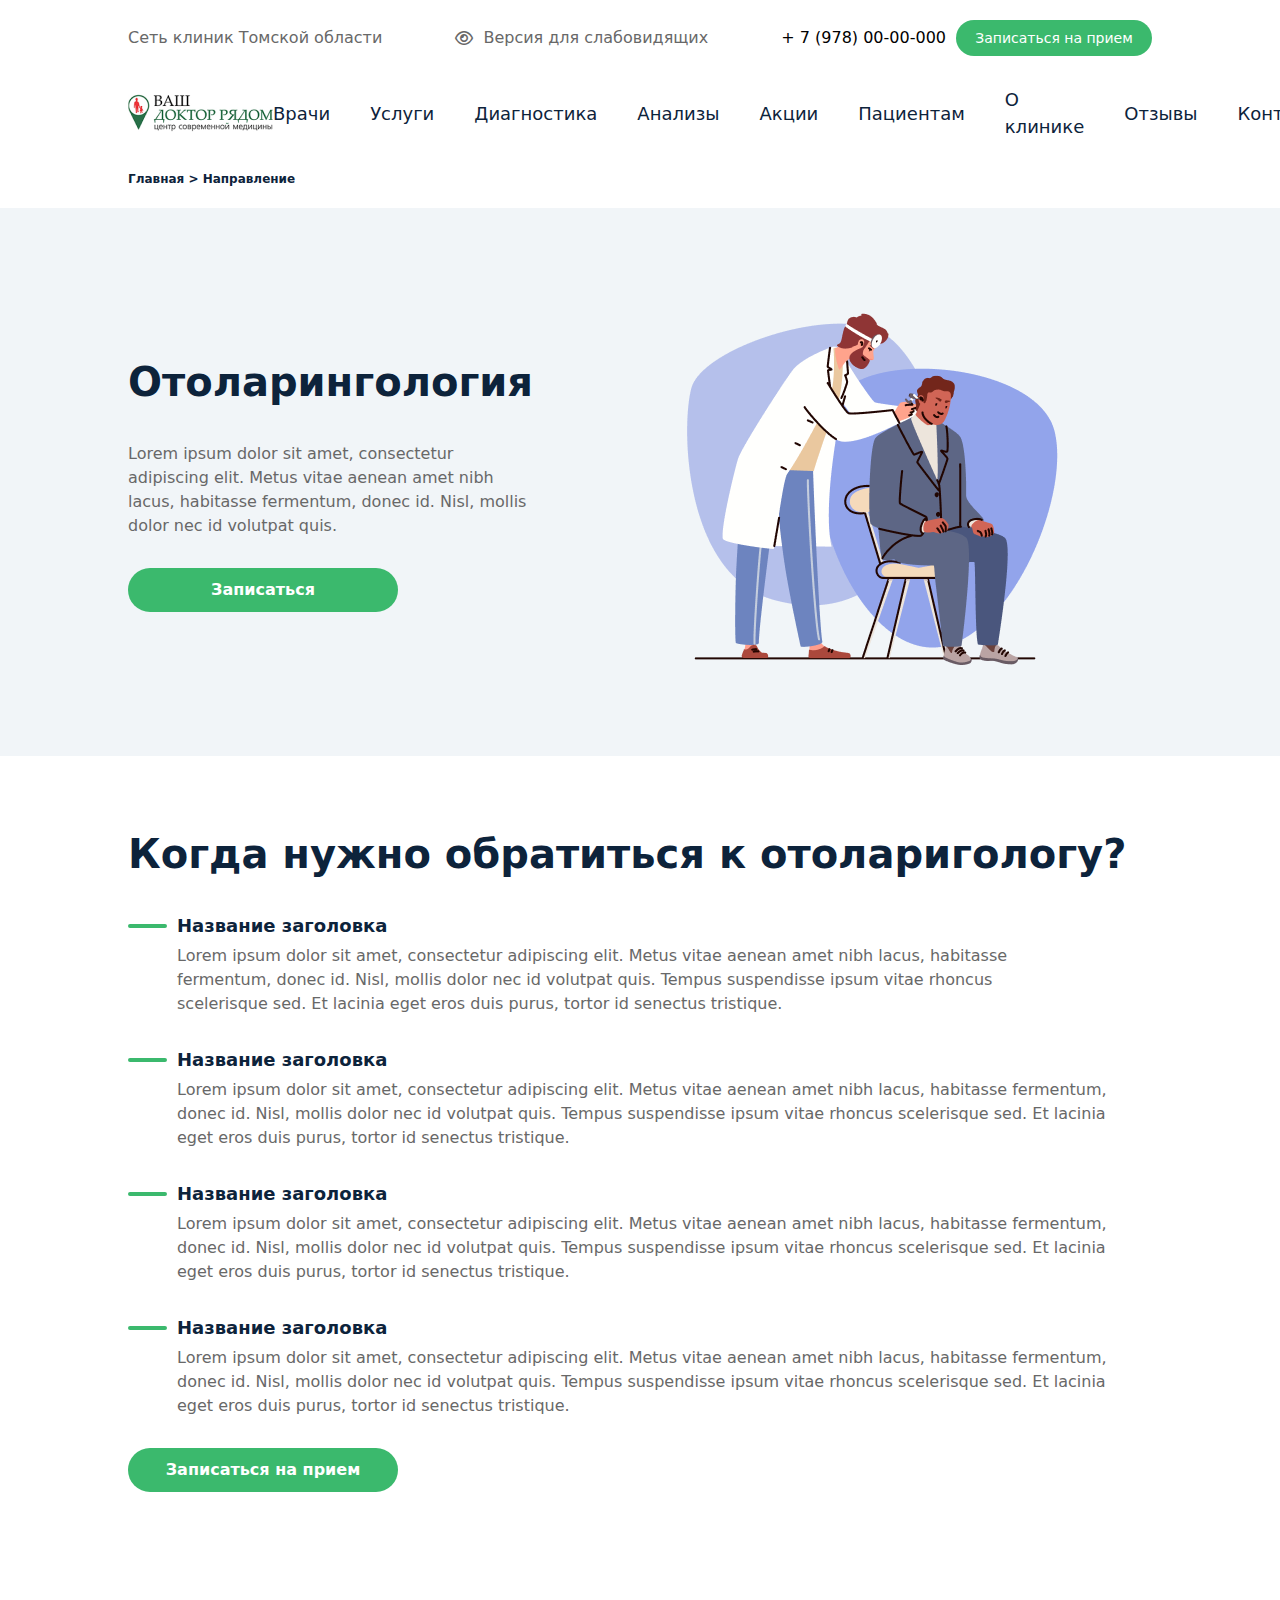
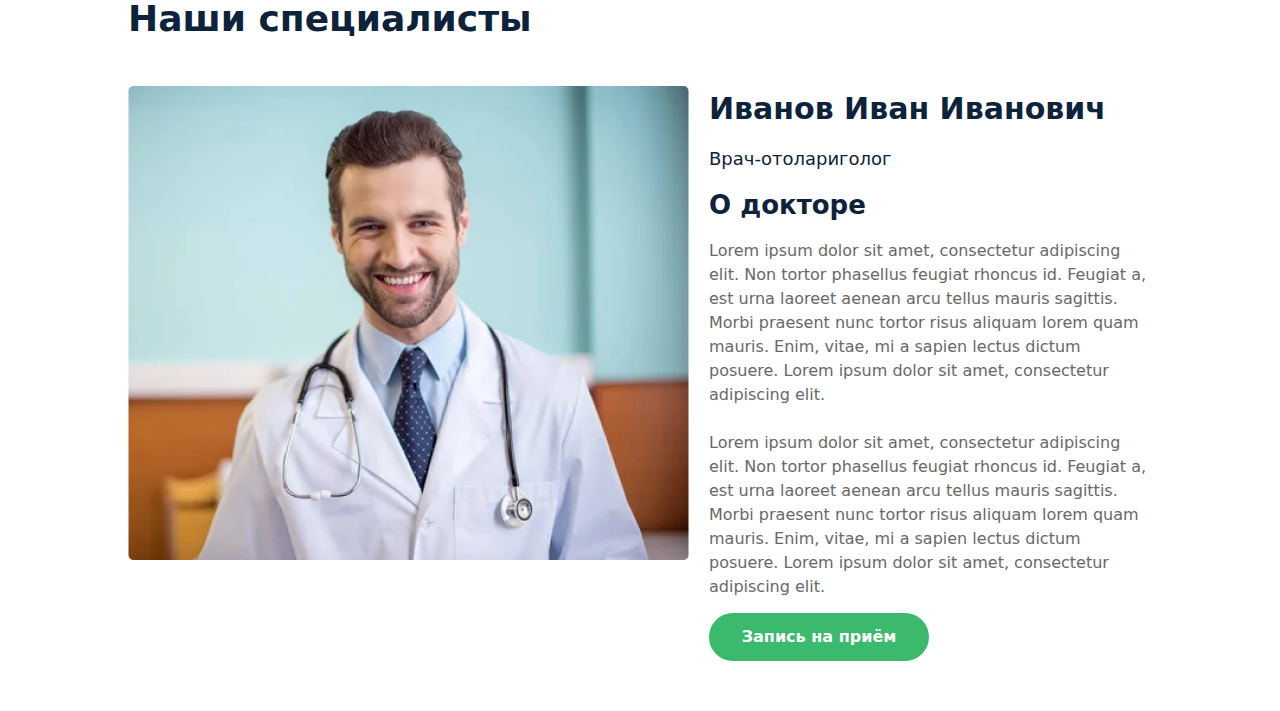
==== commit 5bcd27c1: "section #3 for page #2 is done" ====
--- a/src/index2.html
+++ b/src/index2.html
@@ -81,6 +81,20 @@
             </div>
             <button class="bg-[#3BB96D] w-[270px] h-[44px] rounded-[30px] text-white text-[16px] font-[700] hover:bg-black hover:border-[4px] hover:border-[lightgray] transition-all duration-[0.2s] ease-in-out">Записаться на прием</button>
         </section>
+
+        <section class="lg:w-[80%] lg:my-[50px] m-auto w-[95%] flex flex-col gap-[40px]">
+            <h1 class="text-[#0D233B] text-[36px] font-[700]">Наши специалисты</h1>
+            <div class="flex flex-col lg:flex-row items-start gap-[20px]">
+                <img src="./Photo/Rectangle 5.png" alt="">
+                <aside class="flex flex-col items-start lg:gap-[14px] gap-[25px]">
+                    <h1 class="text-[#0D233B] text-[30px] font-[700]">Иванов Иван Иванович</h1>
+                    <p class="text-[#0D233B] text-[18px] font-[400]">Врач-отолариголог</p>
+                    <h3 class="text-[#0D233B] text-[26px] font-[700]">О докторе</h3>
+                    <p class="text-[#686868] lg:max-w-[520px] text-[16px] font-[400] leading-[24px]">Lorem ipsum dolor sit amet, consectetur adipiscing elit. Non tortor phasellus feugiat rhoncus id. Feugiat a, est urna laoreet aenean arcu tellus mauris sagittis. Morbi praesent nunc tortor risus aliquam lorem quam mauris. Enim, vitae, mi a sapien lectus dictum posuere. Lorem ipsum dolor sit amet, consectetur adipiscing elit. <br><br>Lorem ipsum dolor sit amet, consectetur adipiscing elit. Non tortor phasellus feugiat rhoncus id. Feugiat a, est urna laoreet aenean arcu tellus mauris sagittis. Morbi praesent nunc tortor risus aliquam lorem quam mauris. Enim, vitae, mi a sapien lectus dictum posuere. Lorem ipsum dolor sit amet, consectetur adipiscing elit. </p>
+                    <button class="hover:bg-black hover:scale-[1.05] transition-all duration-[0.2s] ease-in-out bg-[#3BB96D] w-[220px] h-[48px] rounded-[30px] text-white text-[16px] font-[700]">Запись на приём</button>
+                </aside>
+            </div>
+        </section>
     </main>
 </body>
 </html>--- a/src/output.css
+++ b/src/output.css
@@ -648,22 +648,14 @@
   z-index: 1;
 }
 
+.col-\[-1\/-2\] {
+  grid-column: -1/-2;
+}
+
 .col-\[1\/-1\] {
   grid-column: 1/-1;
 }
 
-.col-\[\] {
-  grid-column: ;
-}
-
-.col-\[-1\/\] {
-  grid-column: -1/;
-}
-
-.col-\[-1\/-2\] {
-  grid-column: -1/-2;
-}
-
 .m-auto {
   margin: auto;
 }
@@ -724,6 +716,10 @@
   height: ;
 }
 
+.h-\[48px\] {
+  height: 48px;
+}
+
 .w-\[170px\] {
   width: 170px;
 }
@@ -736,6 +732,10 @@
   width: 270px;
 }
 
+.w-\[39px\] {
+  width: 39px;
+}
+
 .w-\[90\%\] {
   width: 90%;
 }
@@ -744,16 +744,8 @@
   width: 95%;
 }
 
-.w-\[100\%\] {
-  width: 100%;
-}
-
-.w-\[390px\] {
-  width: 390px;
-}
-
-.w-\[39px\] {
-  width: 39px;
+.w-\[220px\] {
+  width: 220px;
 }
 
 .w-\[\] {
@@ -818,22 +810,10 @@
   grid-template-columns: 347px 347px;
 }
 
-.grid-cols-\[\] {
-  grid-template-columns: ;
-}
-
-.grid-cols-\[39px_\] {
-  grid-template-columns: 39px;
-}
-
 .grid-cols-\[39px_326px\] {
   grid-template-columns: 39px 326px;
 }
 
-.grid-cols-\[39px_947px\] {
-  grid-template-columns: 39px 947px;
-}
-
 .grid-rows-\[112px_248px_248px_248px\] {
   grid-template-rows: 112px 248px 248px 248px;
 }
@@ -846,6 +826,10 @@
   grid-template-rows: 222px 222px;
 }
 
+.grid-rows-\[27px_126px\] {
+  grid-template-rows: 27px 126px;
+}
+
 .grid-rows-\[42px_352px\] {
   grid-template-rows: 42px 352px;
 }
@@ -862,16 +846,8 @@
   grid-template-rows: 56px 524px 524px;
 }
 
-.grid-rows-\[\] {
-  grid-template-rows: ;
-}
-
-.grid-rows-\[27px_\] {
-  grid-template-rows: 27px;
-}
-
-.grid-rows-\[27px_126px\] {
-  grid-template-rows: 27px 126px;
+.flex-row {
+  flex-direction: row;
 }
 
 .flex-col {
@@ -890,10 +866,6 @@
   align-items: center;
 }
 
-.justify-start {
-  justify-content: flex-start;
-}
-
 .justify-center {
   justify-content: center;
 }
@@ -938,44 +910,28 @@
   gap: 5px;
 }
 
+.gap-\[5px_10px\] {
+  gap: 5px 10px;
+}
+
 .gap-\[80px_9px\] {
   gap: 80px 9px;
 }
 
+.gap-\[50px\] {
+  gap: 50px;
+}
+
 .gap-\[\] {
   gap: ;
 }
 
-.gap-\[10\] {
-  gap: 10;
-}
-
-.gap-\[10px_\] {
-  gap: 10px;
-}
-
-.gap-\[10px_5px\] {
-  gap: 10px 5px;
-}
-
-.gap-\[20px_5px\] {
-  gap: 20px 5px;
-}
-
-.gap-\[5px_5px\] {
-  gap: 5px 5px;
-}
-
-.gap-\[5px_20px\] {
-  gap: 5px 20px;
-}
-
-.gap-\[5px_10px\] {
-  gap: 5px 10px;
-}
-
-.self-start {
-  align-self: flex-start;
+.gap-\[25px\] {
+  gap: 25px;
+}
+
+.gap-\[2px\] {
+  gap: 2px;
 }
 
 .self-end {
@@ -1070,14 +1026,6 @@
   background-color: rgb(255 255 255 / var(--tw-bg-opacity, 1));
 }
 
-.bg-\[bg-\[\#F1F5F8\]\] {
-  background-color: bg-[#F1F5F8];
-}
-
-.bg-\[\] {
-  background-color: ;
-}
-
 .p-\[20px\] {
   padding: 20px;
 }
@@ -1112,11 +1060,6 @@
   padding-bottom: 50px;
 }
 
-.py-\[\] {
-  padding-top: ;
-  padding-bottom: ;
-}
-
 .pl-\[10px\] {
   padding-left: 10px;
 }
@@ -1173,6 +1116,26 @@
   font-size: 82px;
 }
 
+.text-\[26px\] {
+  font-size: 26px;
+}
+
+.text-\[39px\] {
+  font-size: 39px;
+}
+
+.text-\[38px\] {
+  font-size: 38px;
+}
+
+.text-\[37px\] {
+  font-size: 37px;
+}
+
+.text-\[36px\] {
+  font-size: 36px;
+}
+
 .font-\[400\] {
   font-weight: 400;
 }
@@ -1193,10 +1156,6 @@
   font-weight: 900;
 }
 
-.font-\[50px\] {
-  font-weight: 50px;
-}
-
 .italic {
   font-style: italic;
 }
@@ -1205,12 +1164,16 @@
   line-height: 20px;
 }
 
+.leading-\[56px\] {
+  line-height: 56px;
+}
+
 .leading-\[\] {
   line-height: ;
 }
 
-.leading-\[56px\] {
-  line-height: 56px;
+.leading-\[24px\] {
+  line-height: 24px;
 }
 
 .text-\[\#0D233B\] {
@@ -1318,6 +1281,10 @@
   transition-timing-function: cubic-bezier(0.4, 0, 0.2, 1);
 }
 
+.ease-out {
+  transition-timing-function: cubic-bezier(0, 0, 0.2, 1);
+}
+
 .hover\:translate-y-\[-10px\]:hover {
   --tw-translate-y: -10px;
   transform: translate(var(--tw-translate-x), var(--tw-translate-y)) rotate(var(--tw-rotate)) skewX(var(--tw-skew-x)) skewY(var(--tw-skew-y)) scaleX(var(--tw-scale-x)) scaleY(var(--tw-scale-y));
@@ -1352,6 +1319,12 @@
   transform: translate(var(--tw-translate-x), var(--tw-translate-y)) rotate(var(--tw-rotate)) skewX(var(--tw-skew-x)) skewY(var(--tw-skew-y)) scaleX(var(--tw-scale-x)) scaleY(var(--tw-scale-y));
 }
 
+.hover\:scale-\[1\.0\]:hover {
+  --tw-scale-x: 1.0;
+  --tw-scale-y: 1.0;
+  transform: translate(var(--tw-translate-x), var(--tw-translate-y)) rotate(var(--tw-rotate)) skewX(var(--tw-skew-x)) skewY(var(--tw-skew-y)) scaleX(var(--tw-scale-x)) scaleY(var(--tw-scale-y));
+}
+
 .hover\:border-\[1px\]:hover {
   border-width: 1px;
 }
@@ -1362,6 +1335,11 @@
 
 .hover\:border-\[4px\]:hover {
   border-width: 4px;
+}
+
+.hover\:border-\[lightgray\]:hover {
+  --tw-border-opacity: 1;
+  border-color: rgb(211 211 211 / var(--tw-border-opacity, 1));
 }
 
 .hover\:border-white:hover {
@@ -1369,15 +1347,6 @@
   border-color: rgb(255 255 255 / var(--tw-border-opacity, 1));
 }
 
-.hover\:border-\[\]:hover {
-  border-color: ;
-}
-
-.hover\:border-\[lightgray\]:hover {
-  --tw-border-opacity: 1;
-  border-color: rgb(211 211 211 / var(--tw-border-opacity, 1));
-}
-
 .hover\:bg-\[lightgray\]:hover {
   --tw-bg-opacity: 1;
   background-color: rgb(211 211 211 / var(--tw-bg-opacity, 1));
@@ -1407,6 +1376,16 @@
     grid-column: 1/-1;
   }
 
+  .lg\:my-\[\] {
+    margin-top: ;
+    margin-bottom: ;
+  }
+
+  .lg\:my-\[50px\] {
+    margin-top: 50px;
+    margin-bottom: 50px;
+  }
+
   .lg\:mt-\[100px\] {
     margin-top: 100px;
   }
@@ -1439,6 +1418,18 @@
     width: 80%;
   }
 
+  .lg\:max-w-\[\] {
+    max-width: ;
+  }
+
+  .lg\:max-w-\[500px\] {
+    max-width: 500px;
+  }
+
+  .lg\:max-w-\[520px\] {
+    max-width: 520px;
+  }
+
   .lg\:grid-cols-\[176px_176px_176px_176px\] {
     grid-template-columns: 176px 176px 176px 176px;
   }
@@ -1451,38 +1442,26 @@
     grid-template-columns: 362px 362px 362px;
   }
 
+  .lg\:grid-cols-\[39px_907px\] {
+    grid-template-columns: 39px 907px;
+  }
+
+  .lg\:grid-cols-\[39px_947px\] {
+    grid-template-columns: 39px 947px;
+  }
+
   .lg\:grid-cols-\[561px_561px\] {
     grid-template-columns: 561px 561px;
   }
 
-  .lg\:grid-cols-\[\] {
-    grid-template-columns: ;
-  }
-
-  .lg\:grid-cols-\[39px_\] {
-    grid-template-columns: 39px;
-  }
-
-  .lg\:grid-cols-\[39px_947px\] {
-    grid-template-columns: 39px 947px;
-  }
-
-  .lg\:grid-cols-\[39px_907px\] {
-    grid-template-columns: 39px 907px;
-  }
-
-  .lg\:grid-cols-\[39px_px\] {
-    grid-template-columns: 39px px;
-  }
-
-  .lg\:grid-cols-\[39px_880px\] {
-    grid-template-columns: 39px 880px;
-  }
-
   .lg\:grid-rows-\[222px\] {
     grid-template-rows: 222px;
   }
 
+  .lg\:grid-rows-\[27px_72px\] {
+    grid-template-rows: 27px 72px;
+  }
+
   .lg\:grid-rows-\[56px_282px\] {
     grid-template-rows: 56px 282px;
   }
@@ -1499,18 +1478,6 @@
     grid-template-rows: 56px 391px;
   }
 
-  .lg\:grid-rows-\[\] {
-    grid-template-rows: ;
-  }
-
-  .lg\:grid-rows-\[27px_\] {
-    grid-template-rows: 27px;
-  }
-
-  .lg\:grid-rows-\[27px_72px\] {
-    grid-template-rows: 27px 72px;
-  }
-
   .lg\:flex-row {
     flex-direction: row;
   }
@@ -1545,6 +1512,22 @@
 
   .lg\:gap-\[50px\] {
     gap: 50px;
+  }
+
+  .lg\:gap-\[5px\] {
+    gap: 5px;
+  }
+
+  .lg\:gap-\[30px\] {
+    gap: 30px;
+  }
+
+  .lg\:gap-\[\] {
+    gap: ;
+  }
+
+  .lg\:gap-\[14px\] {
+    gap: 14px;
   }
 
   .lg\:p-\[20px\] {
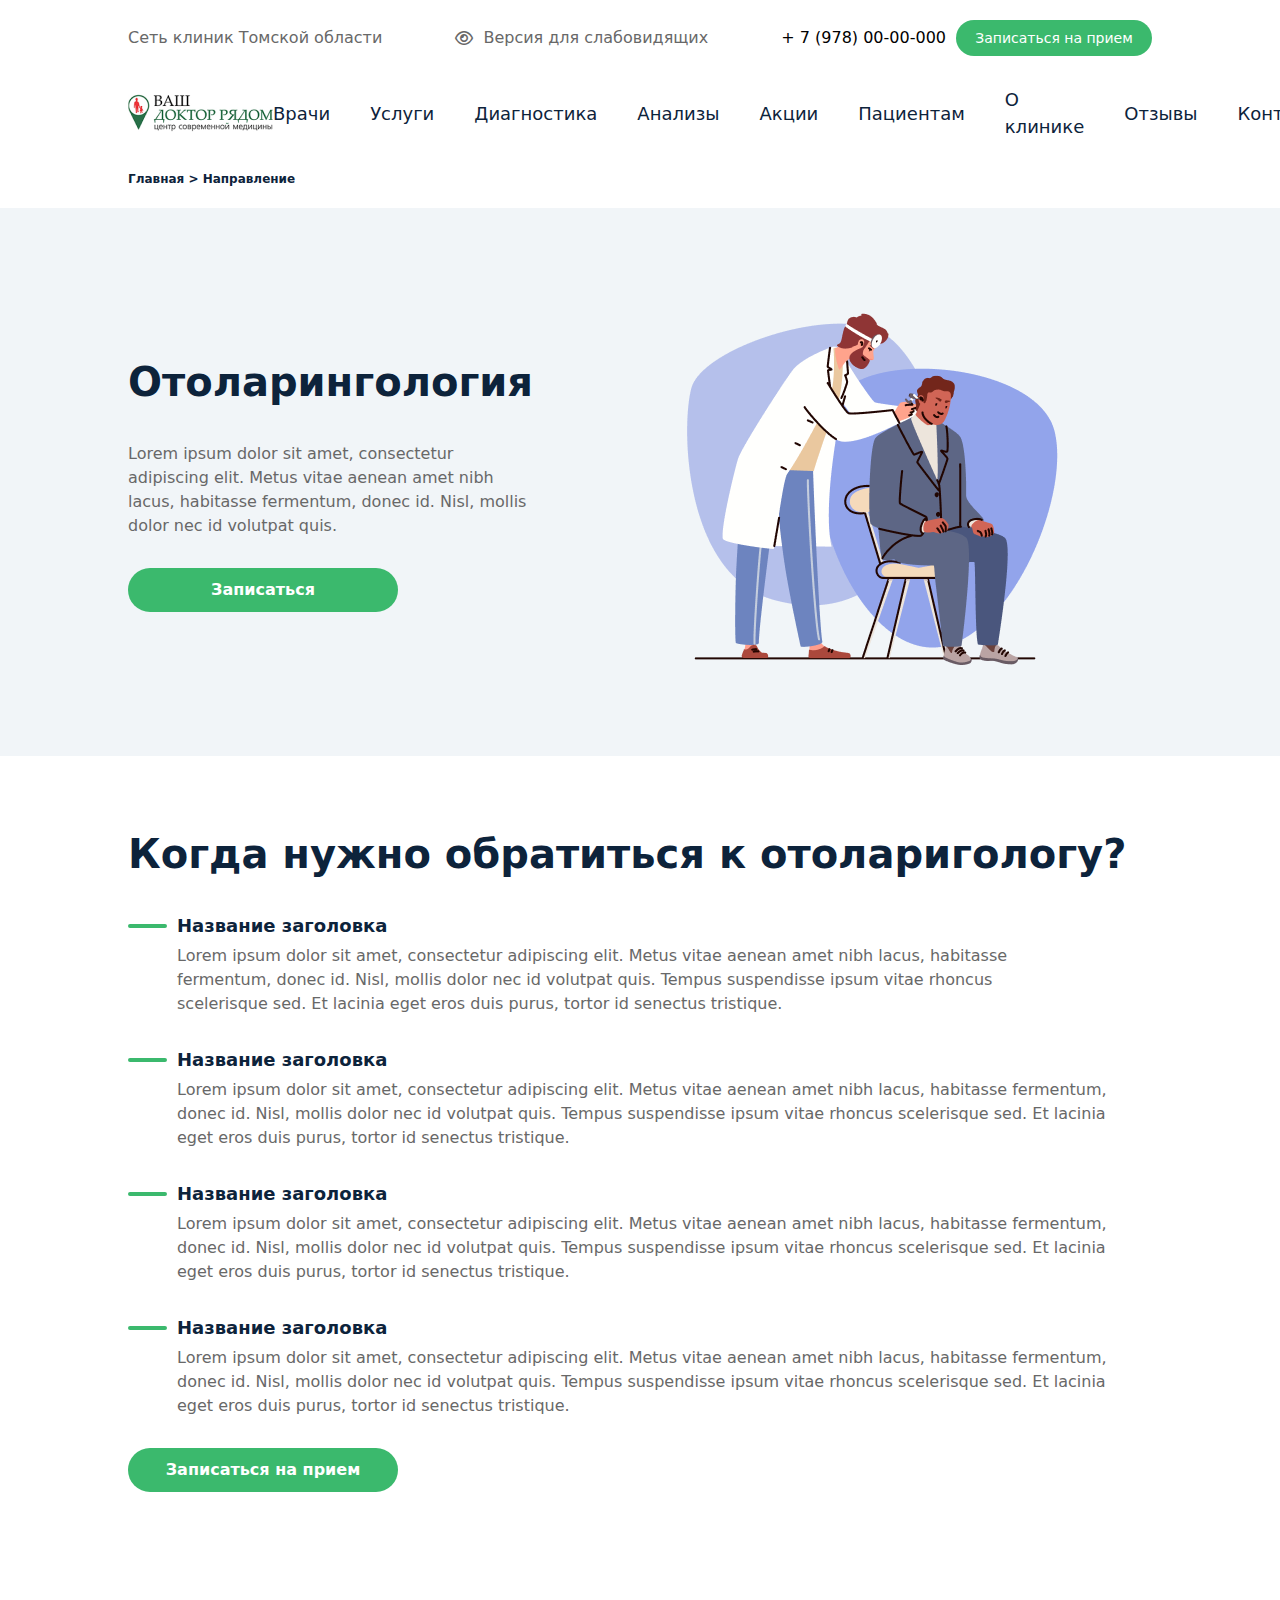
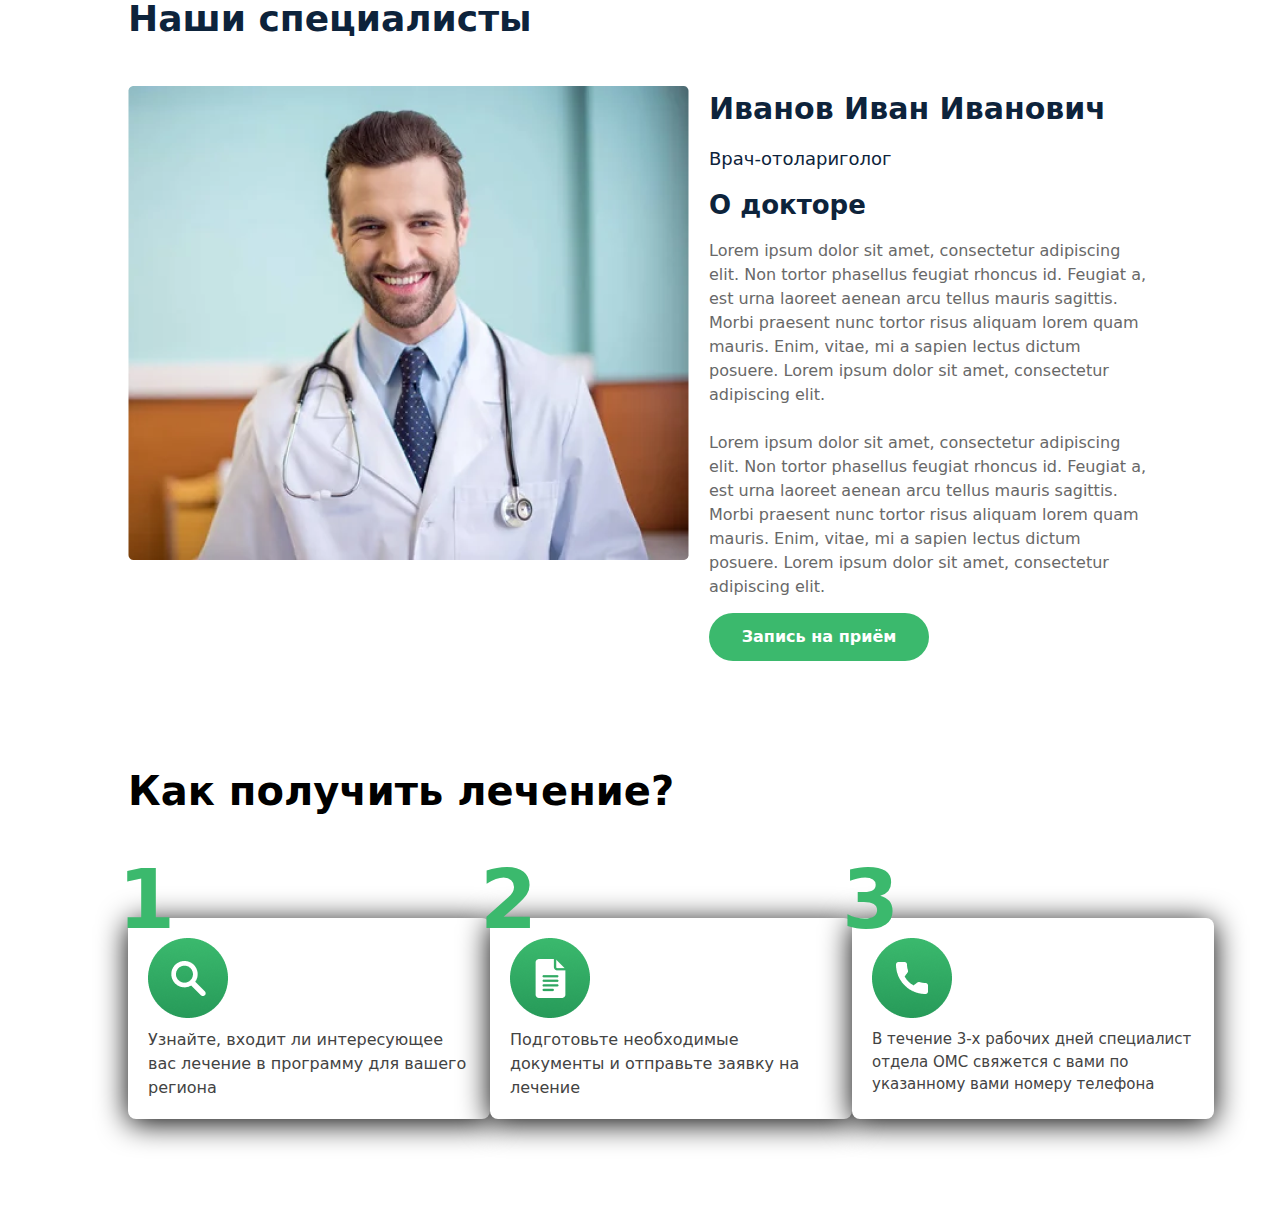
==== commit a8ef4130: "section #4 for page #2 is done" ====
--- a/src/index2.html
+++ b/src/index2.html
@@ -95,6 +95,27 @@
                 </aside>
             </div>
         </section>
+
+        <section class="w-[90%] lg:w-[80%] m-auto my-[100px] grid grid-cols-1 lg:justify-between lg:grid-rows-[56px_302px] lg:grid-cols-[362px_362px_362px] grid-rows-[112px_252px_252px_252px]">
+            <h1 class="text-[40px] font-[700] lg:col-[1/-1]">Как получить лечение?</h1>
+            <article class="hover:scale-[1.05] hover:bg-[lightgray] transition-all duration-[0.3s] ease-in-out flex flex-col p-[20px] items-start gap-[10px] self-end relative h-[201px] z-[1] bg-white shadow-[0_4px_30px_0_black] rounded-[8px]">
+                <h1 class="text-[#3BB96D] text-[82px] font-[900] absolute top-[-80px] left-[-10px] z-[-1]">1</h1>
+                <img src="./Photo/Frame 153.png" alt="">
+                <p class="text-[#434343] text-[16px] font-[500]">Узнайте, входит ли интересующее вас лечение в программу для вашего региона</p>
+            </article>
+
+            <article class="hover:scale-[1.05] hover:bg-[lightgray] transition-all duration-[0.3s] ease-in-out flex flex-col p-[20px] items-start gap-[10px] self-end relative h-[201px] z-[1] bg-white shadow-[0_4px_30px_0_black] rounded-[8px]">
+                <h1 class="text-[#3BB96D] text-[82px] font-[900] absolute top-[-80px] left-[-10px] z-[-1]">2</h1>
+                <img src="./Photo/Frame 129.png" alt="">
+                <p class="text-[#434343] text-[16px] font-[500]">Подготовьте необходимые документы и отправьте заявку на лечение</p>
+            </article>
+
+            <article class="hover:scale-[1.05] hover:bg-[lightgray] transition-all duration-[0.3s] ease-in-out flex flex-col p-[20px] items-start gap-[10px] self-end relative h-[201px] z-[1] bg-white shadow-[0_4px_30px_0_black] rounded-[8px]">
+                <h1 class="text-[#3BB96D] text-[82px] font-[900] absolute top-[-80px] left-[-10px] z-[-1]">3</h1>
+                <img src="./Photo/Frame 153(1).png" alt="">
+                <p class="text-[#434343] text-[15px] font-[500]">В течение 3-х рабочих дней специалист отдела ОМС свяжется с вами по указанному вами номеру телефона</p>
+            </article>
+        </section>
     </main>
 </body>
 </html>--- a/src/output.css
+++ b/src/output.css
@@ -660,6 +660,11 @@
   margin: auto;
 }
 
+.my-\[100px\] {
+  margin-top: 100px;
+  margin-bottom: 100px;
+}
+
 .mt-\[100px\] {
   margin-top: 100px;
 }
@@ -1394,6 +1399,10 @@
     margin-top: 150px;
   }
 
+  .lg\:mb-\[100px\] {
+    margin-bottom: 100px;
+  }
+
   .lg\:inline {
     display: inline;
   }
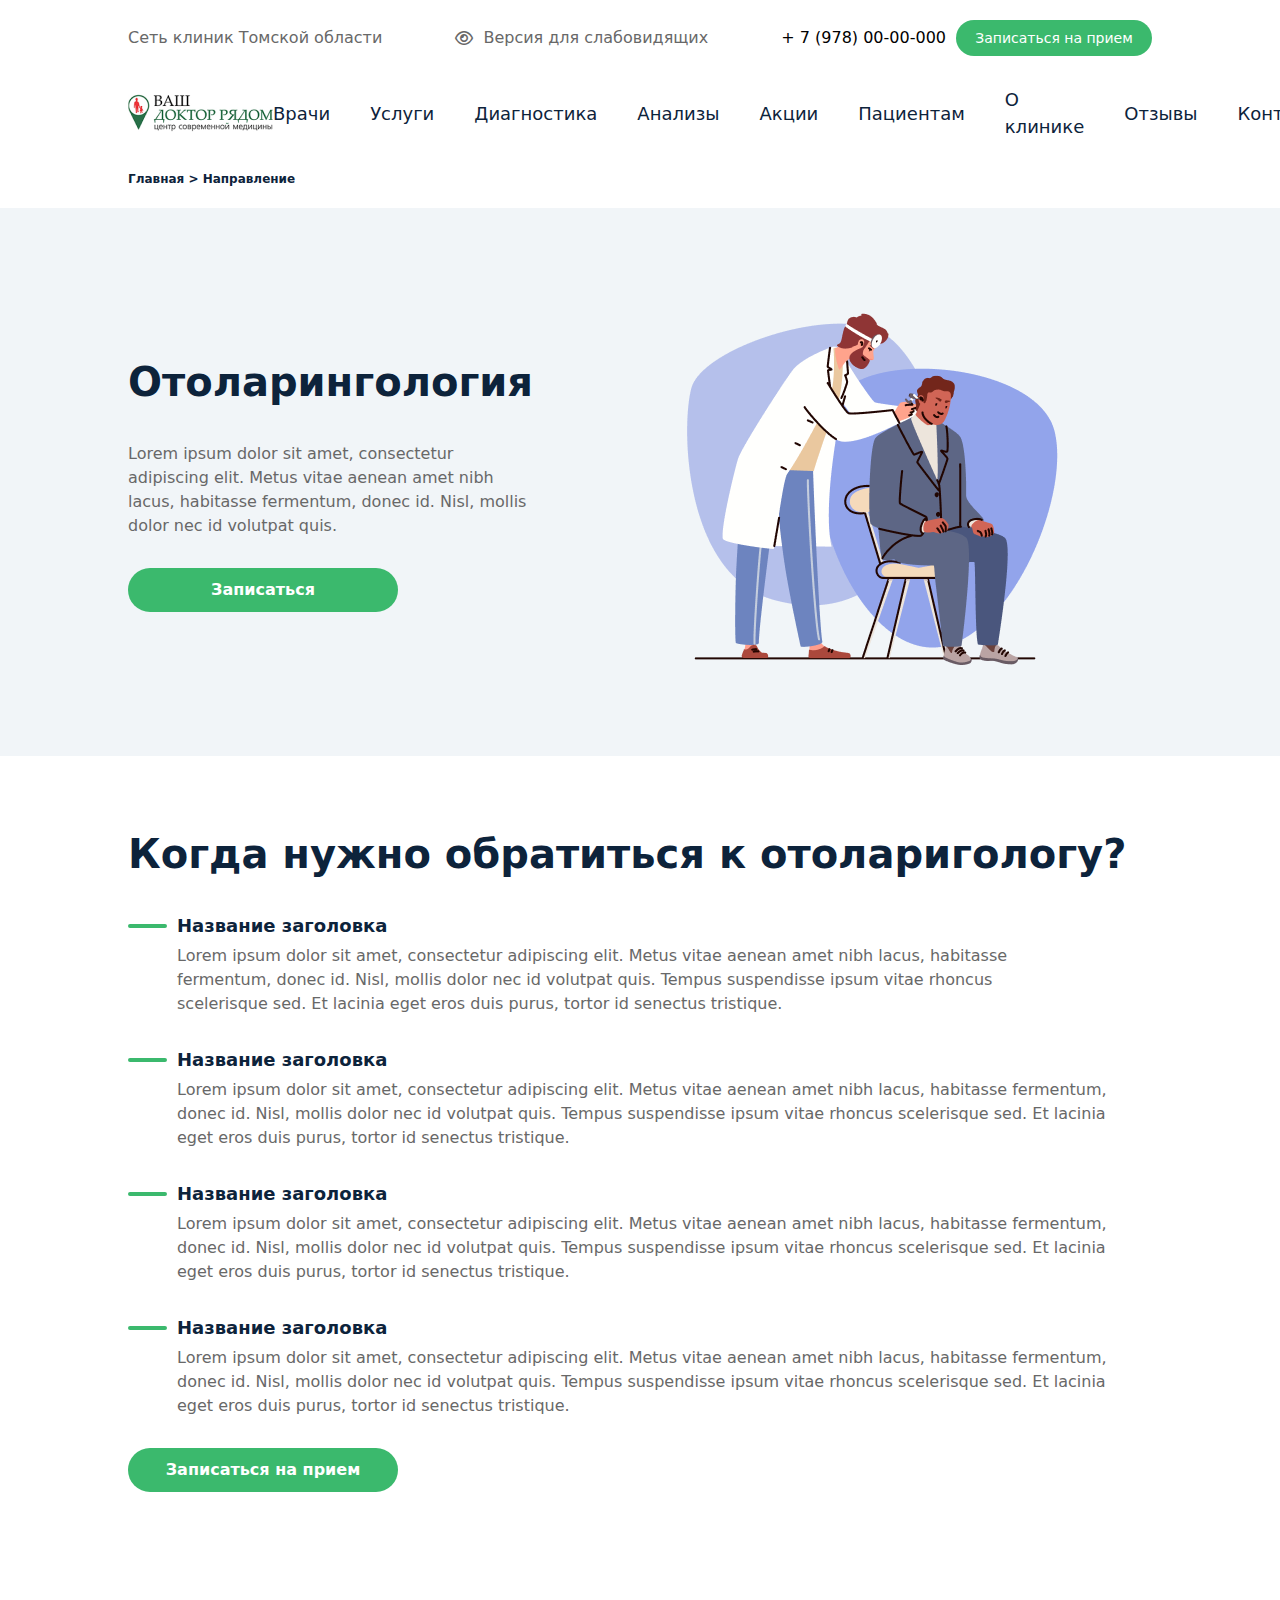
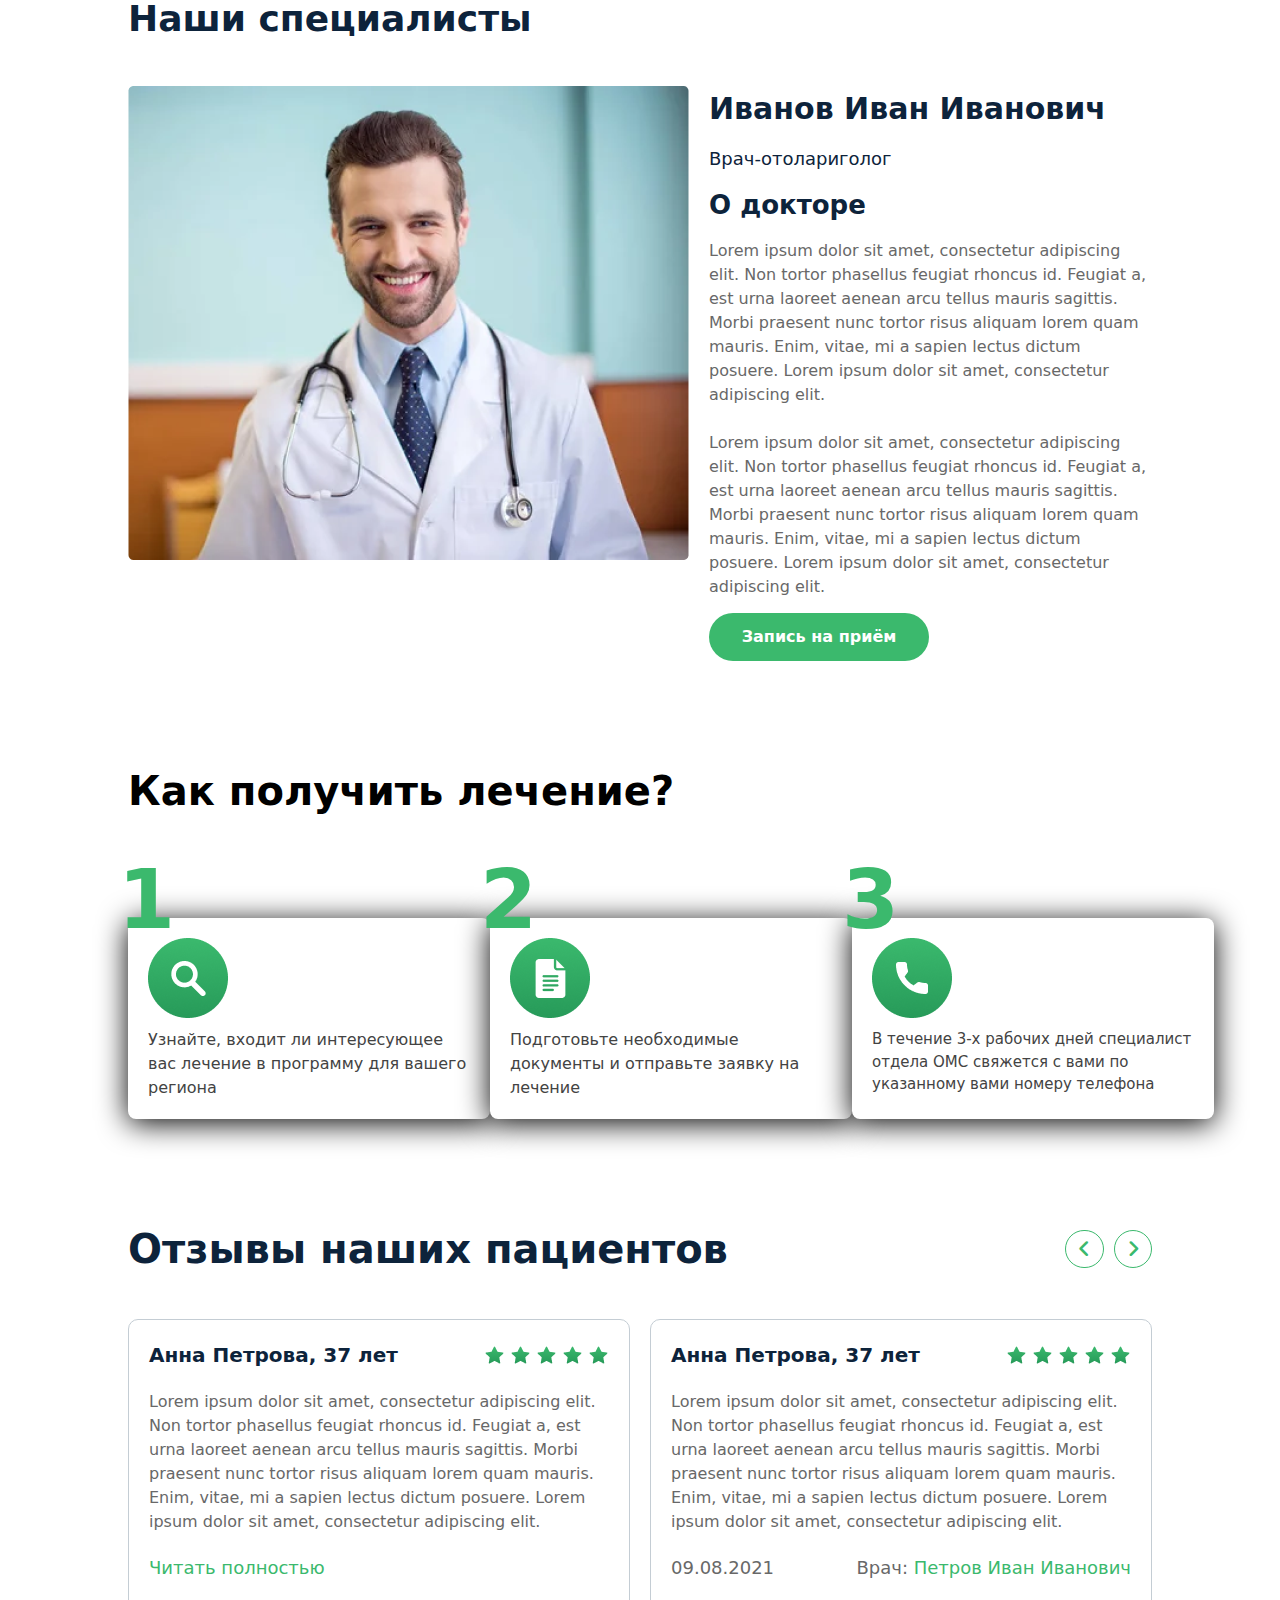
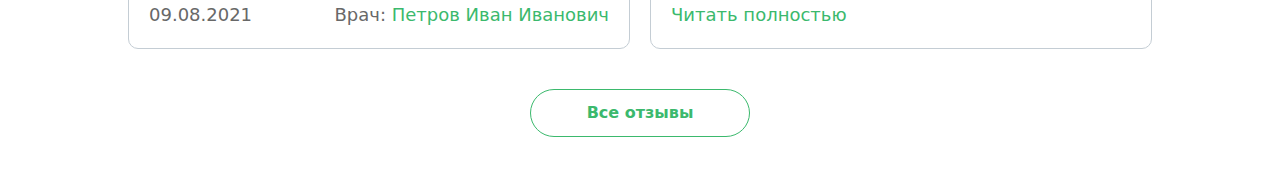
==== commit d7f36f29: "section #6 for page #2 is done" ====
--- a/src/index2.html
+++ b/src/index2.html
@@ -116,6 +116,66 @@
                 <p class="text-[#434343] text-[15px] font-[500]">В течение 3-х рабочих дней специалист отдела ОМС свяжется с вами по указанному вами номеру телефона</p>
             </article>
         </section>
+
+        <section class="w-[95%] my-[50px] m-auto flex flex-col gap-[20px] lg:gap-[40px] lg:w-[80%]">
+            <div class="flex items-center justify-between">
+                <h1 class="text-[#0D233B] text-[40px] font-[700]">Отзывы наших пациентов</h1>
+                <div class="hidden lg:flex flex-row items-end gap-[10px]">
+                    <i class="text-[20px] p-[8px_12px] cursor-pointer border-[1px] border-[#3BB96D] text-[#3BB96D] hover:bg-[#3BB96D] rounded-full hover:text-white hover:scale-[1.04] transition-all duration-[0.2s] ease-in-out fa-solid fa-angle-left"></i>
+                    <i class="text-[20px] p-[8px_12px] cursor-pointer border-[1px] border-[#3BB96D] text-[#3BB96D] hover:bg-[#3BB96D] rounded-full hover:text-white hover:scale-[1.04] transition-all duration-[0.2s] ease-in-out fa-solid fa-angle-right"></i>
+                </div>
+            </div>
+
+            <div class="lg:flex lg:flex-row gap-[20px]">
+                <article class="hover:bg-[lightgray] hover:scale-[1.05] transition-all duration-[0.3s] ease-in-out border-[1px] bg-white border-[#C4CDD4] rounded-[10px] p-[20px] flex flex-col">
+                    <div class="flex flex-col gap-[20px]">
+                        <div class="flex lg:flex-row flex-col items-start gap-[10px] lg:items-center lg:justify-between">
+                            <h4 class="text-[#0D233B] text-[20px] font-[700]">Анна Петрова, 37 лет</h4>
+                            <div class="flex items-center gap-[5px]">
+                                <img src="./Photo/star 1.png" alt="">
+                                <img src="./Photo/star 1.png" alt="">
+                                <img src="./Photo/star 1.png" alt="">
+                                <img src="./Photo/star 1.png" alt="">
+                                <img src="./Photo/star 1.png" alt="">
+                            </div>
+                        </div>
+                        <p class="text-[#686868] text-[16px] font-[400]">Lorem ipsum dolor sit amet, consectetur adipiscing elit. Non tortor phasellus feugiat rhoncus id. Feugiat a, est urna laoreet aenean arcu tellus mauris sagittis. Morbi praesent nunc tortor risus aliquam lorem quam mauris. Enim, vitae, mi a sapien lectus dictum posuere. Lorem ipsum dolor sit amet, consectetur adipiscing elit. </p>
+                        <p class="text-[#3BB96D] lg:order-[0] order-[1] text-[18px] font-[400] hover:underline cursor-pointer">Читать полностью</p>
+                        <div class="flex lg:flex-row flex-col items-start gap-[10px] lg:items-center lg:justify-between">
+                            <p class="text-[#686868] text-[18px] font-[400]">09.08.2021</p>
+                            <p class="text-[#3BB96D] text-[18px] font-[400]"><span class="text-[#686868]">Врач:</span> Петров Иван Иванович</p>
+                        </div>
+                    </div>
+                </article>
+
+                <article class="hover:bg-[lightgray] hover:scale-[1.05] transition-all duration-[0.3s] ease-in-out hidden lg:flex border-[1px] bg-white border-[#C4CDD4] rounded-[10px] p-[20px] flex-col">
+                    <div class="flex flex-col gap-[20px]">
+                        <div class="flex lg:flex-row flex-col items-start gap-[10px] lg:items-center lg:justify-between">
+                            <h4 class="text-[#0D233B] text-[20px] font-[700]">Анна Петрова, 37 лет</h4>
+                            <div class="flex items-center gap-[5px]">
+                                <img src="./Photo/star 1.png" alt="">
+                                <img src="./Photo/star 1.png" alt="">
+                                <img src="./Photo/star 1.png" alt="">
+                                <img src="./Photo/star 1.png" alt="">
+                                <img src="./Photo/star 1.png" alt="">
+                            </div>
+                        </div>
+                        <p class="text-[#686868] text-[16px] font-[400]">Lorem ipsum dolor sit amet, consectetur adipiscing elit. Non tortor phasellus feugiat rhoncus id. Feugiat a, est urna laoreet aenean arcu tellus mauris sagittis. Morbi praesent nunc tortor risus aliquam lorem quam mauris. Enim, vitae, mi a sapien lectus dictum posuere. Lorem ipsum dolor sit amet, consectetur adipiscing elit. </p>
+                        <p class="text-[#3BB96D] order-[1] text-[18px] font-[400] hover:underline cursor-pointer">Читать полностью</p>
+                        <div class="flex lg:flex-row flex-col items-start gap-[10px] lg:items-center lg:justify-between">
+                            <p class="text-[#686868] text-[18px] font-[400]">09.08.2021</p>
+                            <p class="text-[#3BB96D] text-[18px] font-[400]"><span class="text-[#686868]">Врач:</span> Петров Иван Иванович</p>
+                        </div>
+                    </div>
+                </article>
+            </div>
+
+            <div class="self-center lg:hidden flex items-center gap-[10px]">
+                <i class="text-[20px] p-[8px_12px] cursor-pointer border-[1px] border-[#3BB96D] text-[#3BB96D] hover:bg-[#3BB96D] rounded-full hover:text-white hover:scale-[1.04] transition-all duration-[0.2s] ease-in-out fa-solid fa-angle-left"></i>
+                <i class="text-[20px] p-[8px_12px] cursor-pointer border-[1px] border-[#3BB96D] text-[#3BB96D] hover:bg-[#3BB96D] rounded-full hover:text-white hover:scale-[1.04] transition-all duration-[0.2s] ease-in-out fa-solid fa-angle-right"></i>
+            </div>
+            <button class="border-[1px] self-center border-[#3BB96D] rounded-[30px] w-[220px] h-[48px] text-[#3BB96D] text-[16px] font-[700] hover:bg-black hover:translate-y-[3px] transition-all duration-[0.2s] ease-in-out">Все отзывы</button>
+        </section>
     </main>
 </body>
 </html>--- a/src/output.css
+++ b/src/output.css
@@ -648,6 +648,14 @@
   z-index: 1;
 }
 
+.order-\[\] {
+  order: ;
+}
+
+.order-\[1\] {
+  order: 1;
+}
+
 .col-\[-1\/-2\] {
   grid-column: -1/-2;
 }
@@ -665,6 +673,11 @@
   margin-bottom: 100px;
 }
 
+.my-\[50px\] {
+  margin-top: 50px;
+  margin-bottom: 50px;
+}
+
 .mt-\[100px\] {
   margin-top: 100px;
 }
@@ -709,6 +722,10 @@
   height: 44px;
 }
 
+.h-\[48px\] {
+  height: 48px;
+}
+
 .h-\[580px\] {
   height: 580px;
 }
@@ -717,14 +734,6 @@
   height: 685px;
 }
 
-.h-\[\] {
-  height: ;
-}
-
-.h-\[48px\] {
-  height: 48px;
-}
-
 .w-\[170px\] {
   width: 170px;
 }
@@ -733,6 +742,10 @@
   width: 196px;
 }
 
+.w-\[220px\] {
+  width: 220px;
+}
+
 .w-\[270px\] {
   width: 270px;
 }
@@ -747,18 +760,6 @@
 
 .w-\[95\%\] {
   width: 95%;
-}
-
-.w-\[220px\] {
-  width: 220px;
-}
-
-.w-\[\] {
-  width: ;
-}
-
-.w-\[80\%\] {
-  width: 80%;
 }
 
 .max-w-\[320px\] {
@@ -867,6 +868,10 @@
   align-items: flex-start;
 }
 
+.items-end {
+  align-items: flex-end;
+}
+
 .items-center {
   align-items: center;
 }
@@ -903,6 +908,10 @@
   gap: 20px;
 }
 
+.gap-\[25px\] {
+  gap: 25px;
+}
+
 .gap-\[30px\] {
   gap: 30px;
 }
@@ -923,20 +932,12 @@
   gap: 80px 9px;
 }
 
-.gap-\[50px\] {
-  gap: 50px;
-}
-
 .gap-\[\] {
   gap: ;
 }
 
-.gap-\[25px\] {
-  gap: 25px;
-}
-
-.gap-\[2px\] {
-  gap: 2px;
+.gap-\[1px\] {
+  gap: 1px;
 }
 
 .self-end {
@@ -949,6 +950,10 @@
 
 .overflow-clip {
   overflow: clip;
+}
+
+.rounded-\[10px\] {
+  border-radius: 10px;
 }
 
 .rounded-\[30px\] {
@@ -1035,6 +1040,26 @@
   padding: 20px;
 }
 
+.p-\[8px_10px\] {
+  padding: 8px 10px;
+}
+
+.p-\[8px_12px\] {
+  padding: 8px 12px;
+}
+
+.p-\[8px_15px\] {
+  padding: 8px 15px;
+}
+
+.p-\[8px_13px\] {
+  padding: 8px 13px;
+}
+
+.p-\[8px_14px\] {
+  padding: 8px 14px;
+}
+
 .px-\[10px\] {
   padding-left: 10px;
   padding-right: 10px;
@@ -1073,10 +1098,6 @@
   padding-top: 40px;
 }
 
-.font-\[\] {
-  font-family: ;
-}
-
 .text-\[10px\] {
   font-size: 10px;
 }
@@ -1109,10 +1130,18 @@
   font-size: 22px;
 }
 
+.text-\[26px\] {
+  font-size: 26px;
+}
+
 .text-\[30px\] {
   font-size: 30px;
 }
 
+.text-\[36px\] {
+  font-size: 36px;
+}
+
 .text-\[40px\] {
   font-size: 40px;
 }
@@ -1121,26 +1150,6 @@
   font-size: 82px;
 }
 
-.text-\[26px\] {
-  font-size: 26px;
-}
-
-.text-\[39px\] {
-  font-size: 39px;
-}
-
-.text-\[38px\] {
-  font-size: 38px;
-}
-
-.text-\[37px\] {
-  font-size: 37px;
-}
-
-.text-\[36px\] {
-  font-size: 36px;
-}
-
 .font-\[400\] {
   font-weight: 400;
 }
@@ -1169,16 +1178,12 @@
   line-height: 20px;
 }
 
+.leading-\[24px\] {
+  line-height: 24px;
+}
+
 .leading-\[56px\] {
   line-height: 56px;
-}
-
-.leading-\[\] {
-  line-height: ;
-}
-
-.leading-\[24px\] {
-  line-height: 24px;
 }
 
 .text-\[\#0D233B\] {
@@ -1219,10 +1224,6 @@
 .text-white {
   --tw-text-opacity: 1;
   color: rgb(255 255 255 / var(--tw-text-opacity, 1));
-}
-
-.text-\[\] {
-  color: ;
 }
 
 .underline {
@@ -1266,14 +1267,6 @@
   transition-duration: 150ms;
 }
 
-.transition {
-  transition-property: color, background-color, border-color, text-decoration-color, fill, stroke, opacity, box-shadow, transform, filter, -webkit-backdrop-filter;
-  transition-property: color, background-color, border-color, text-decoration-color, fill, stroke, opacity, box-shadow, transform, filter, backdrop-filter;
-  transition-property: color, background-color, border-color, text-decoration-color, fill, stroke, opacity, box-shadow, transform, filter, backdrop-filter, -webkit-backdrop-filter;
-  transition-timing-function: cubic-bezier(0.4, 0, 0.2, 1);
-  transition-duration: 150ms;
-}
-
 .duration-\[0\.2s\] {
   transition-duration: 0.2s;
 }
@@ -1284,10 +1277,6 @@
 
 .ease-in-out {
   transition-timing-function: cubic-bezier(0.4, 0, 0.2, 1);
-}
-
-.ease-out {
-  transition-timing-function: cubic-bezier(0, 0, 0.2, 1);
 }
 
 .hover\:translate-y-\[-10px\]:hover {
@@ -1295,8 +1284,19 @@
   transform: translate(var(--tw-translate-x), var(--tw-translate-y)) rotate(var(--tw-rotate)) skewX(var(--tw-skew-x)) skewY(var(--tw-skew-y)) scaleX(var(--tw-scale-x)) scaleY(var(--tw-scale-y));
 }
 
+.hover\:translate-y-\[3px\]:hover {
+  --tw-translate-y: 3px;
+  transform: translate(var(--tw-translate-x), var(--tw-translate-y)) rotate(var(--tw-rotate)) skewX(var(--tw-skew-x)) skewY(var(--tw-skew-y)) scaleX(var(--tw-scale-x)) scaleY(var(--tw-scale-y));
+}
+
 .hover\:translate-y-\[5px\]:hover {
   --tw-translate-y: 5px;
+  transform: translate(var(--tw-translate-x), var(--tw-translate-y)) rotate(var(--tw-rotate)) skewX(var(--tw-skew-x)) skewY(var(--tw-skew-y)) scaleX(var(--tw-scale-x)) scaleY(var(--tw-scale-y));
+}
+
+.hover\:scale-\[1\.04\]:hover {
+  --tw-scale-x: 1.04;
+  --tw-scale-y: 1.04;
   transform: translate(var(--tw-translate-x), var(--tw-translate-y)) rotate(var(--tw-rotate)) skewX(var(--tw-skew-x)) skewY(var(--tw-skew-y)) scaleX(var(--tw-scale-x)) scaleY(var(--tw-scale-y));
 }
 
@@ -1324,9 +1324,9 @@
   transform: translate(var(--tw-translate-x), var(--tw-translate-y)) rotate(var(--tw-rotate)) skewX(var(--tw-skew-x)) skewY(var(--tw-skew-y)) scaleX(var(--tw-scale-x)) scaleY(var(--tw-scale-y));
 }
 
-.hover\:scale-\[1\.0\]:hover {
-  --tw-scale-x: 1.0;
-  --tw-scale-y: 1.0;
+.hover\:scale-\[1\.03\]:hover {
+  --tw-scale-x: 1.03;
+  --tw-scale-y: 1.03;
   transform: translate(var(--tw-translate-x), var(--tw-translate-y)) rotate(var(--tw-rotate)) skewX(var(--tw-skew-x)) skewY(var(--tw-skew-y)) scaleX(var(--tw-scale-x)) scaleY(var(--tw-scale-y));
 }
 
@@ -1352,6 +1352,11 @@
   border-color: rgb(255 255 255 / var(--tw-border-opacity, 1));
 }
 
+.hover\:bg-\[\#3BB96D\]:hover {
+  --tw-bg-opacity: 1;
+  background-color: rgb(59 185 109 / var(--tw-bg-opacity, 1));
+}
+
 .hover\:bg-\[lightgray\]:hover {
   --tw-bg-opacity: 1;
   background-color: rgb(211 211 211 / var(--tw-bg-opacity, 1));
@@ -1362,6 +1367,10 @@
   background-color: rgb(0 0 0 / var(--tw-bg-opacity, 1));
 }
 
+.hover\:bg-\[light\]:hover {
+  background-color: light;
+}
+
 .hover\:text-\[lightgray\]:hover {
   --tw-text-opacity: 1;
   color: rgb(211 211 211 / var(--tw-text-opacity, 1));
@@ -1372,18 +1381,22 @@
   color: rgb(0 0 0 / var(--tw-text-opacity, 1));
 }
 
+.hover\:text-white:hover {
+  --tw-text-opacity: 1;
+  color: rgb(255 255 255 / var(--tw-text-opacity, 1));
+}
+
 .hover\:underline:hover {
   text-decoration-line: underline;
 }
 
 @media (min-width: 767px) {
+  .lg\:order-\[0\] {
+    order: 0;
+  }
+
   .lg\:col-\[1\/-1\] {
     grid-column: 1/-1;
-  }
-
-  .lg\:my-\[\] {
-    margin-top: ;
-    margin-bottom: ;
   }
 
   .lg\:my-\[50px\] {
@@ -1399,10 +1412,6 @@
     margin-top: 150px;
   }
 
-  .lg\:mb-\[100px\] {
-    margin-bottom: 100px;
-  }
-
   .lg\:inline {
     display: inline;
   }
@@ -1427,14 +1436,6 @@
     width: 80%;
   }
 
-  .lg\:max-w-\[\] {
-    max-width: ;
-  }
-
-  .lg\:max-w-\[500px\] {
-    max-width: 500px;
-  }
-
   .lg\:max-w-\[520px\] {
     max-width: 520px;
   }
@@ -1507,6 +1508,10 @@
     gap: 10px;
   }
 
+  .lg\:gap-\[14px\] {
+    gap: 14px;
+  }
+
   .lg\:gap-\[15px\] {
     gap: 15px;
   }
@@ -1521,22 +1526,6 @@
 
   .lg\:gap-\[50px\] {
     gap: 50px;
-  }
-
-  .lg\:gap-\[5px\] {
-    gap: 5px;
-  }
-
-  .lg\:gap-\[30px\] {
-    gap: 30px;
-  }
-
-  .lg\:gap-\[\] {
-    gap: ;
-  }
-
-  .lg\:gap-\[14px\] {
-    gap: 14px;
   }
 
   .lg\:p-\[20px\] {
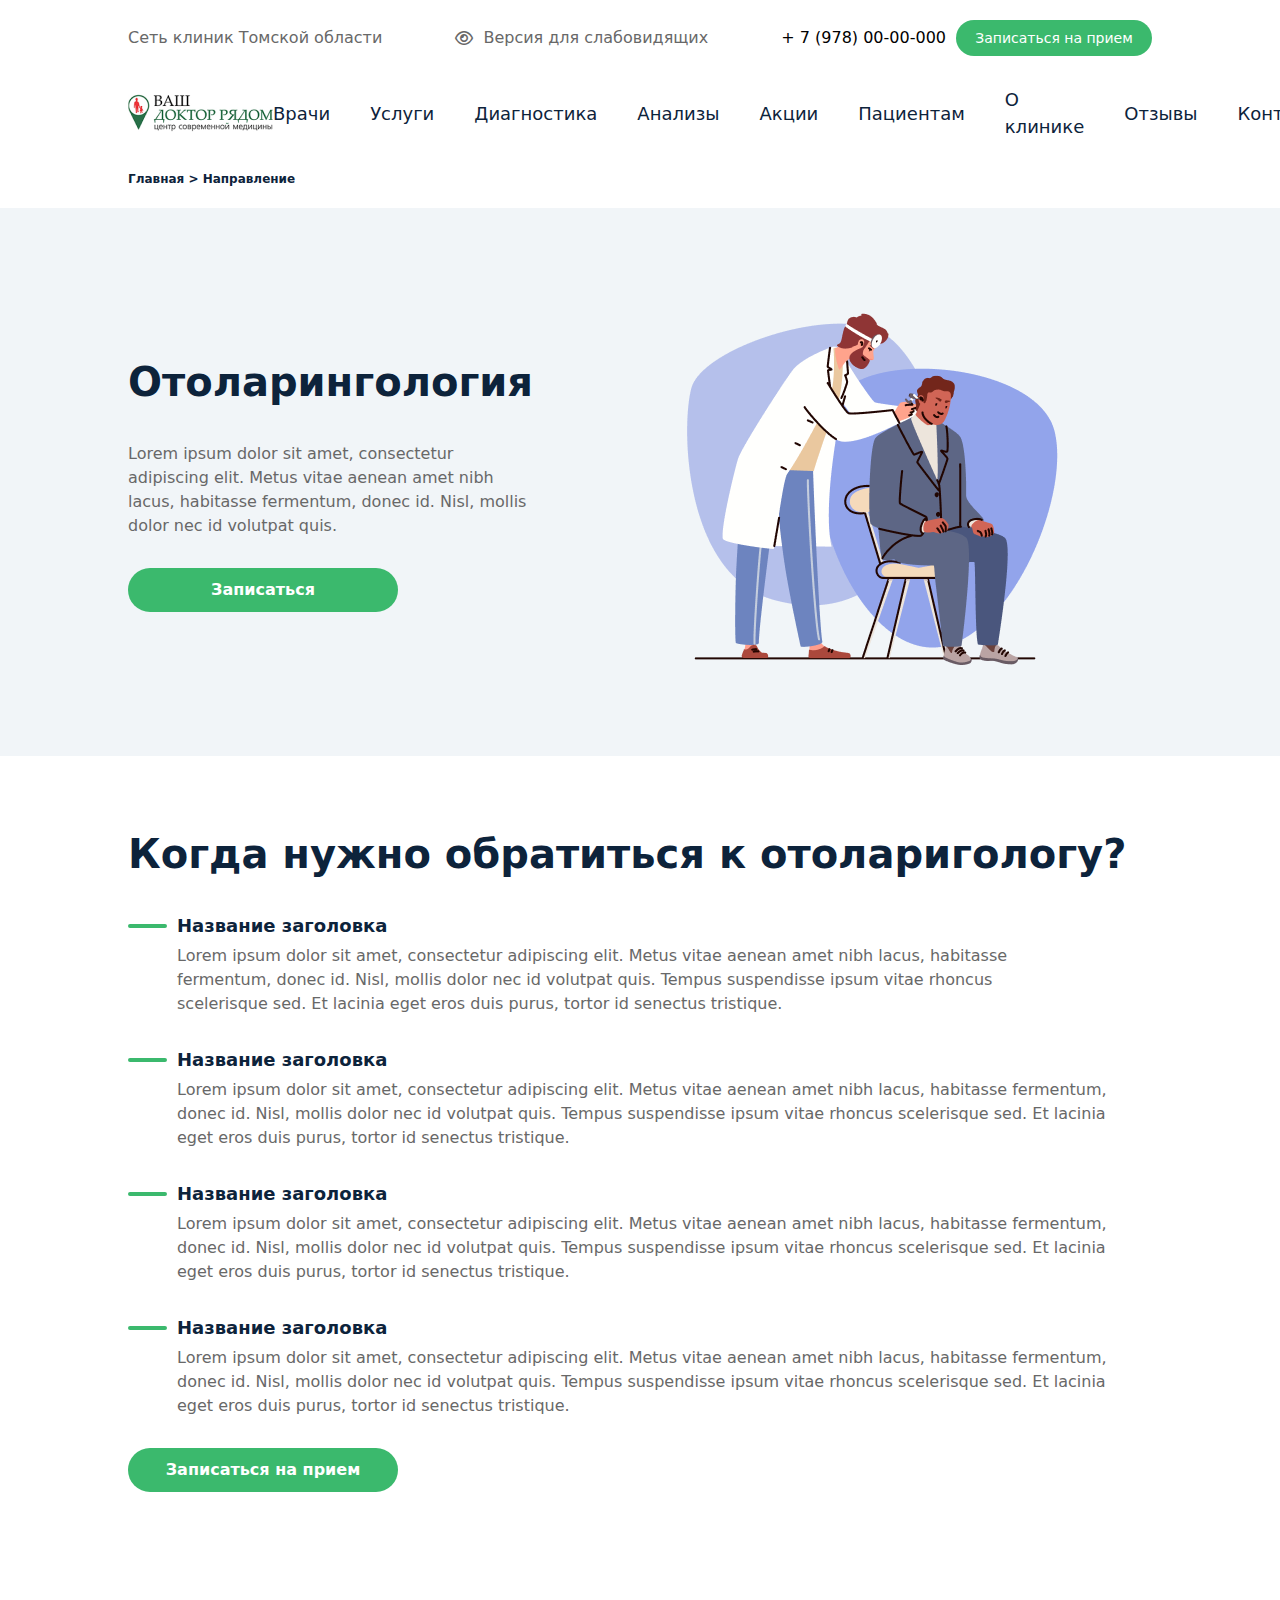
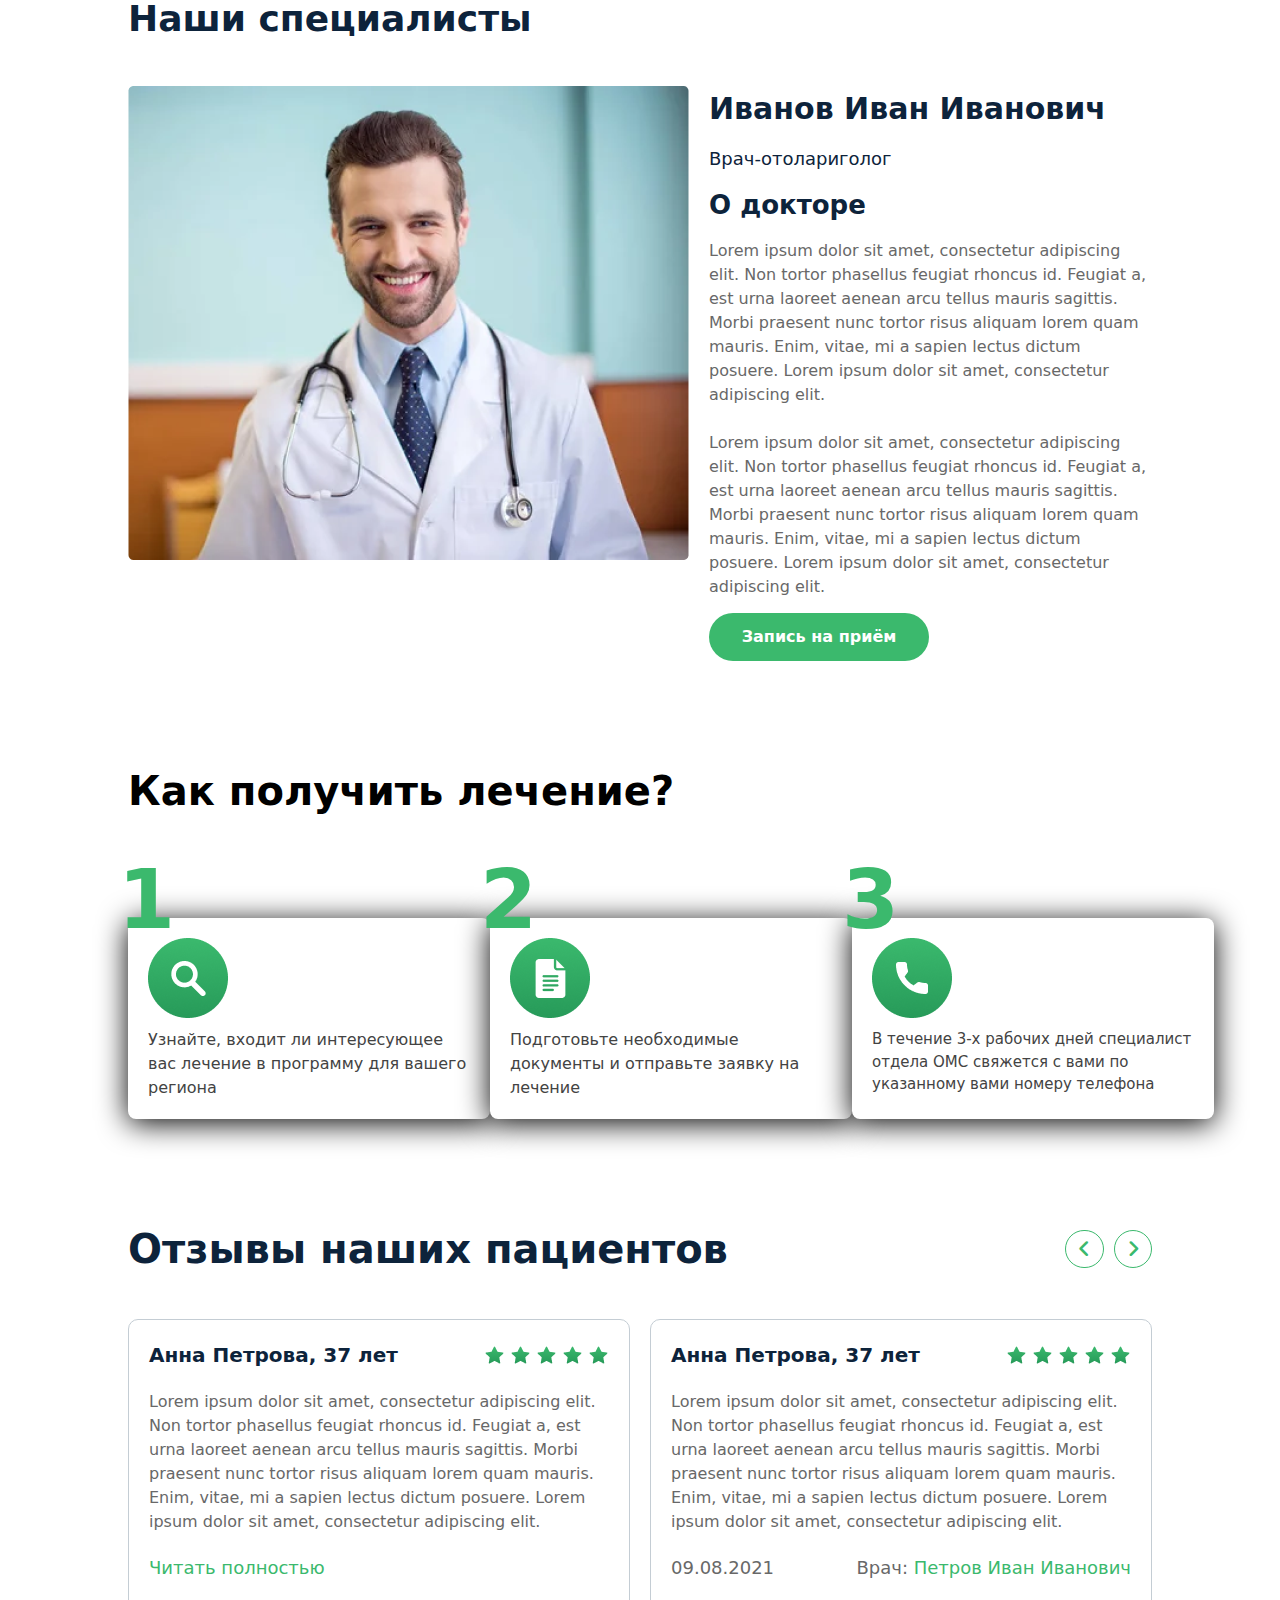
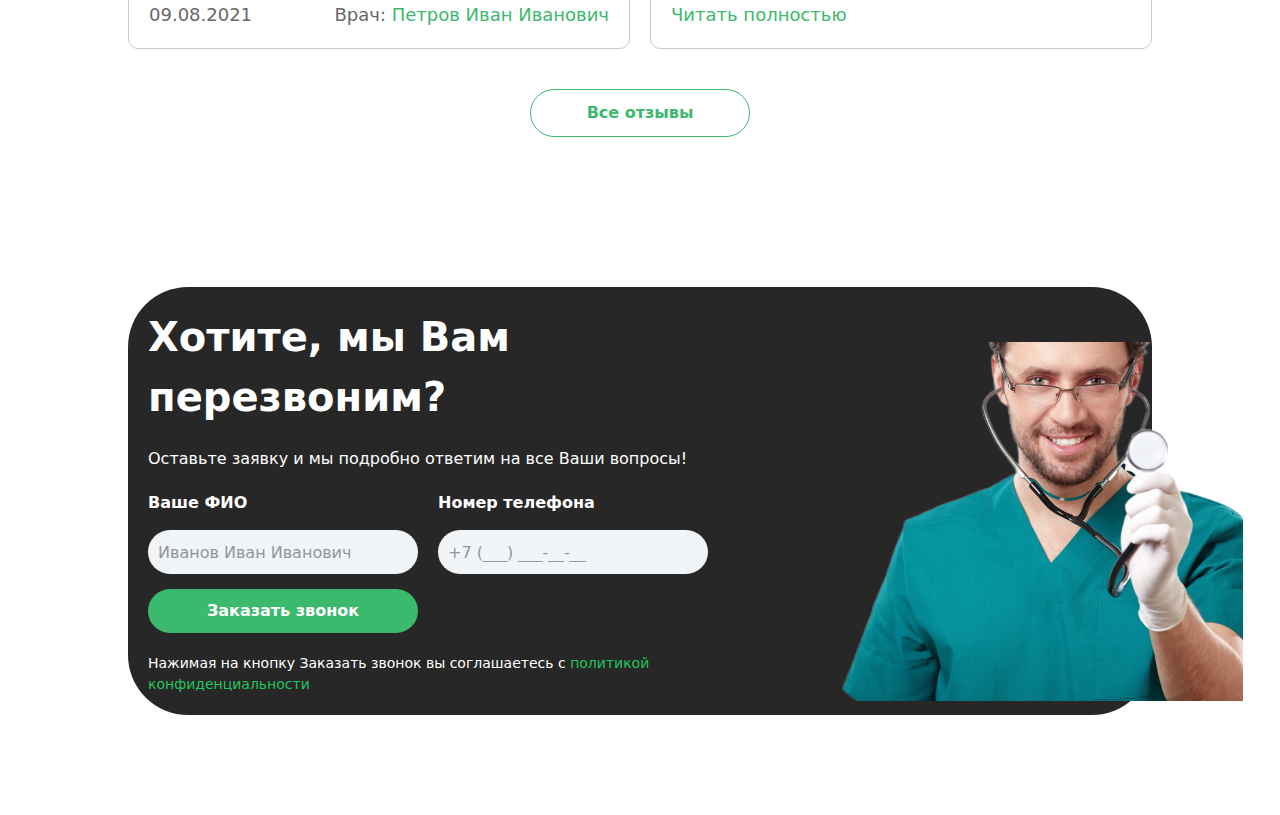
==== commit a5bd5aa3: "section #7 for page #2 is done" ====
--- a/src/index2.html
+++ b/src/index2.html
@@ -176,6 +176,28 @@
             </div>
             <button class="border-[1px] self-center border-[#3BB96D] rounded-[30px] w-[220px] h-[48px] text-[#3BB96D] text-[16px] font-[700] hover:bg-black hover:translate-y-[3px] transition-all duration-[0.2s] ease-in-out">Все отзывы</button>
         </section>
+
+        <section class="py-[100px]">
+            <div class="bg-[#272727] lg:p-[20px] py-[50px] px-[20px] flex items-center text-white rounded-[60px] w-[95%] m-auto lg:w-[80%]">
+                <div class="flex flex-col gap-[20px]">
+                    <h1 class="text-[40px] font-[700]">Хотите, мы Вам <br class="lg:hidden"> перезвоним?</h1>
+                    <p class="text-[16px] font-[400]">Оставьте заявку и мы подробно <br class="lg:hidden"> ответим на все Ваши вопросы!</p>
+                    <form action="" class="flex lg:flex-row flex-col-reverse items-start gap-[20px]">
+                        <div class="flex flex-col gap-[15px]">
+                            <p class="text-[16px] font-[600]">Ваше ФИО</p>
+                            <input type="text" placeholder="Иванов Иван Иванович" class="bg-[#F1F5F8] text-black outline-none placeholder-[#8D979F] pl-[10px] w-[270px] h-[44px] rounded-[30px]">
+                            <input type="submit" class="cursor-pointer hover:bg-black hover:translate-y-[5px] transition-all duration-[0.2s] ease-in-out bg-[#3BB96D] w-[270px] h-[44px] rounded-[30px] text-white text-[16px] font-[700]" value="Заказать звонок">
+                        </div>
+                        <div class="flex flex-col gap-[15px]">
+                            <p class="text-[16px] font-[600]">Номер телефона</p>
+                            <input type="tel" placeholder="+7 (___) ___-__-__" class="bg-[#F1F5F8] text-black outline-none placeholder-[#8D979F] pl-[10px] w-[270px] h-[44px] rounded-[30px]">
+                        </div>
+                    </form>
+                    <p class="text-[14px] font-[500]">Нажимая на кнопку Заказать звонок вы <br class="lg:hidden"> соглашаетесь с <a href="" class="text-green-500 hover:underline">политикой конфиденциальности</a></p>
+                </div>
+                <img src="./Photo/doctor-with-stethoscope-2021-09-03-02-58-01-utc 1.png" alt="" class="hidden lg:inline relative bottom-[-20px] overflow-clip">
+            </div>
+        </section>
     </main>
 </body>
 </html>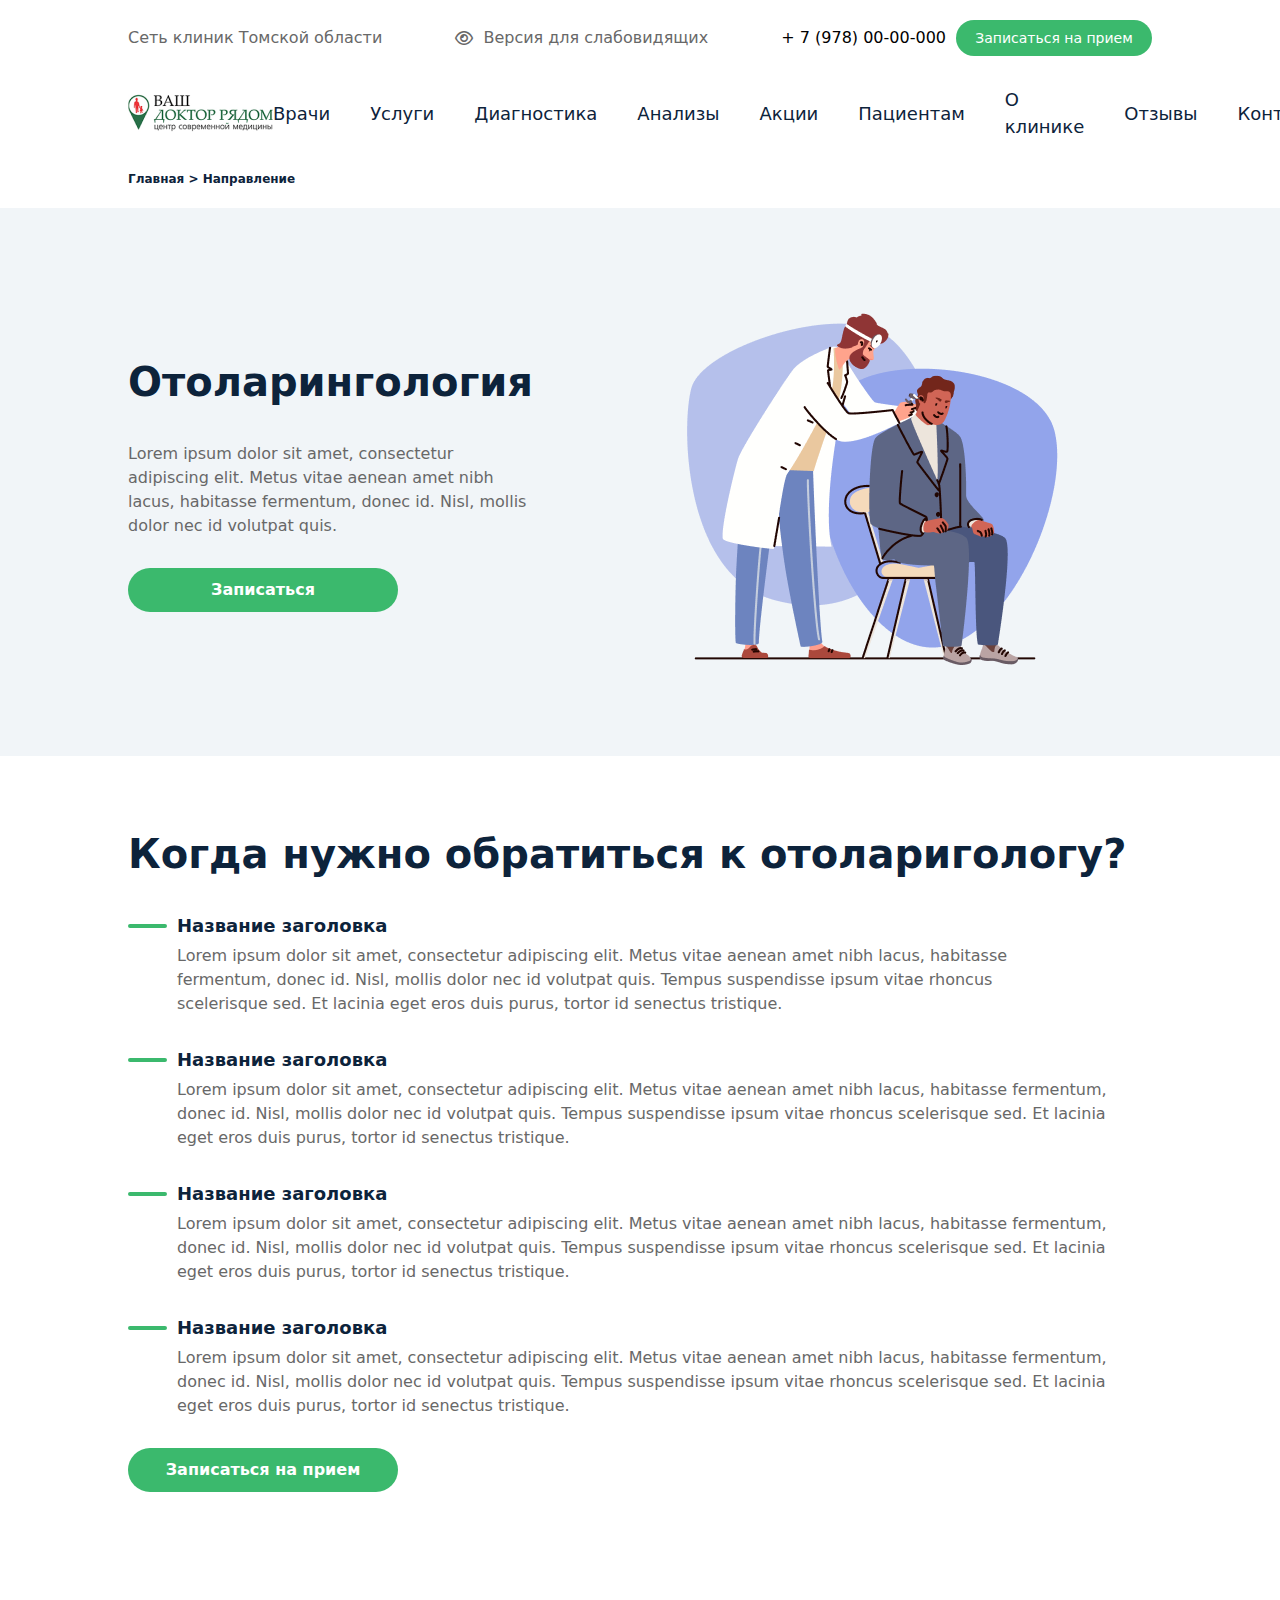
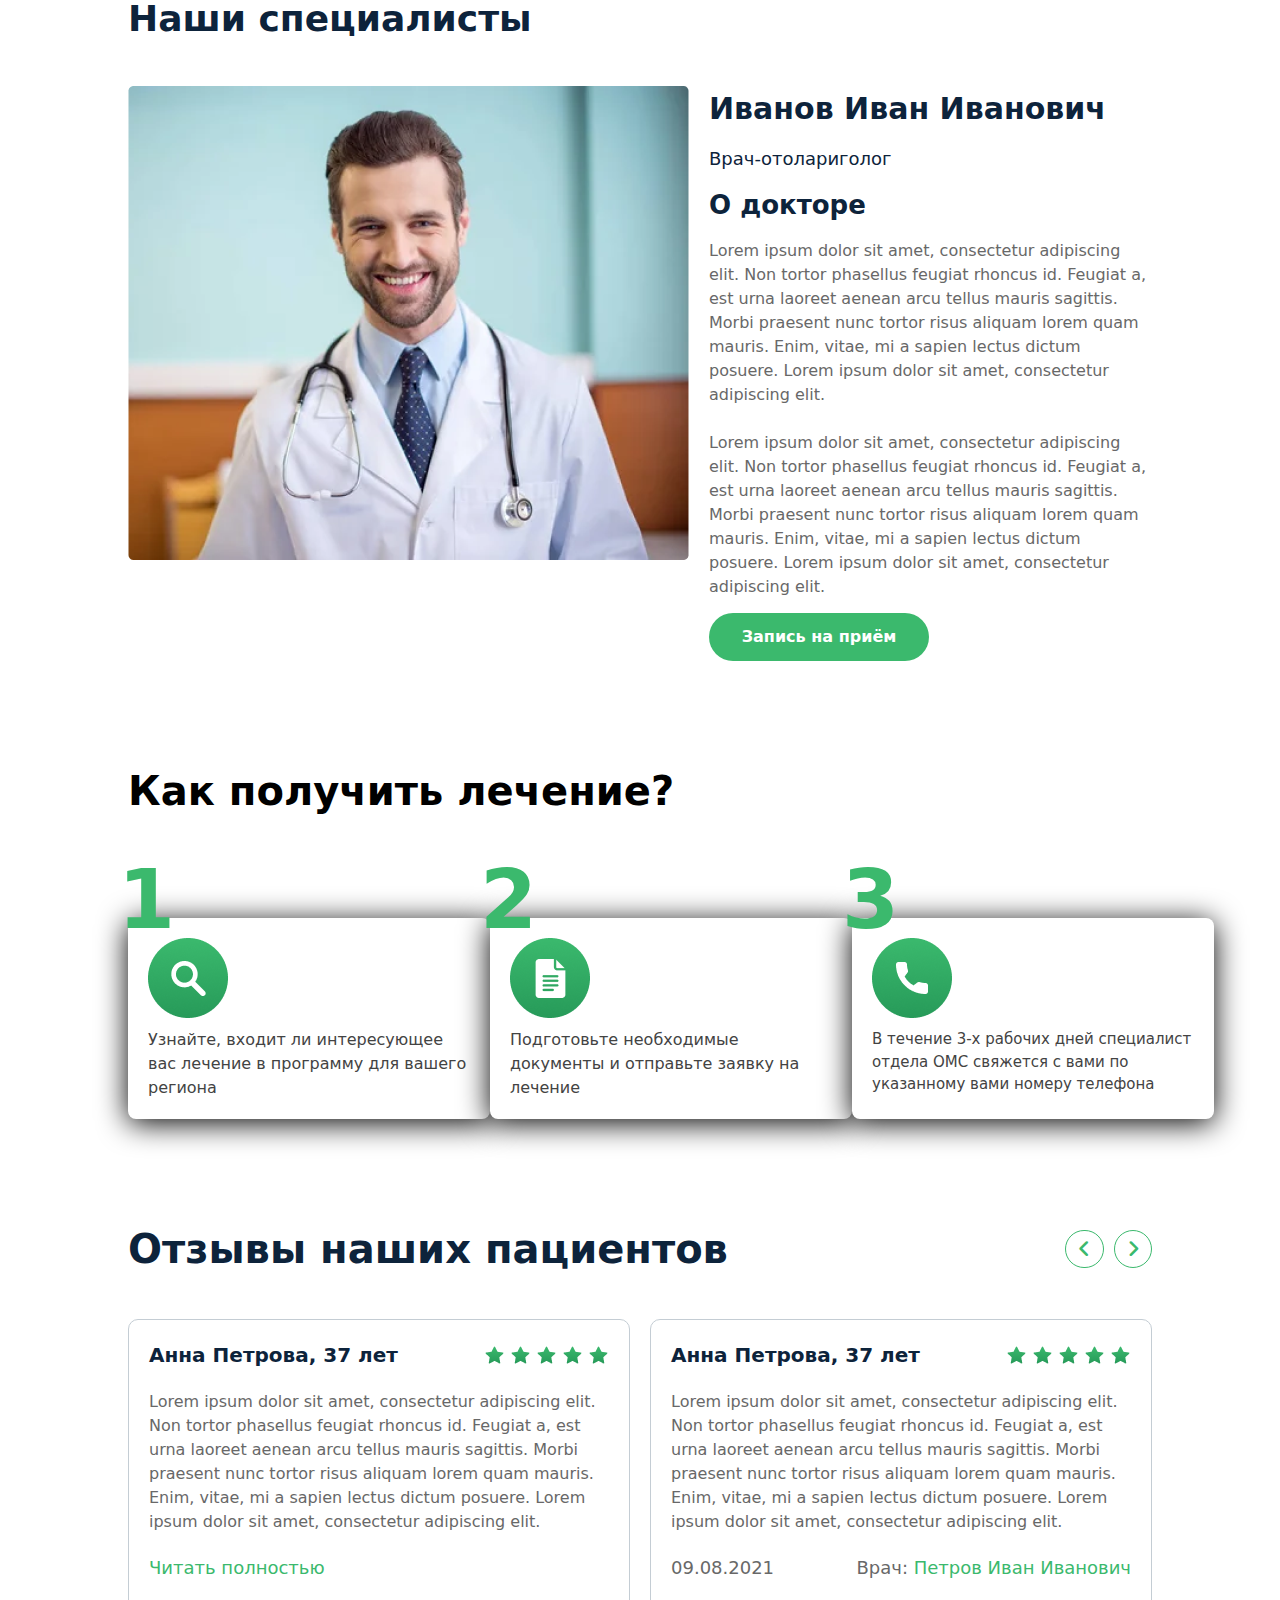
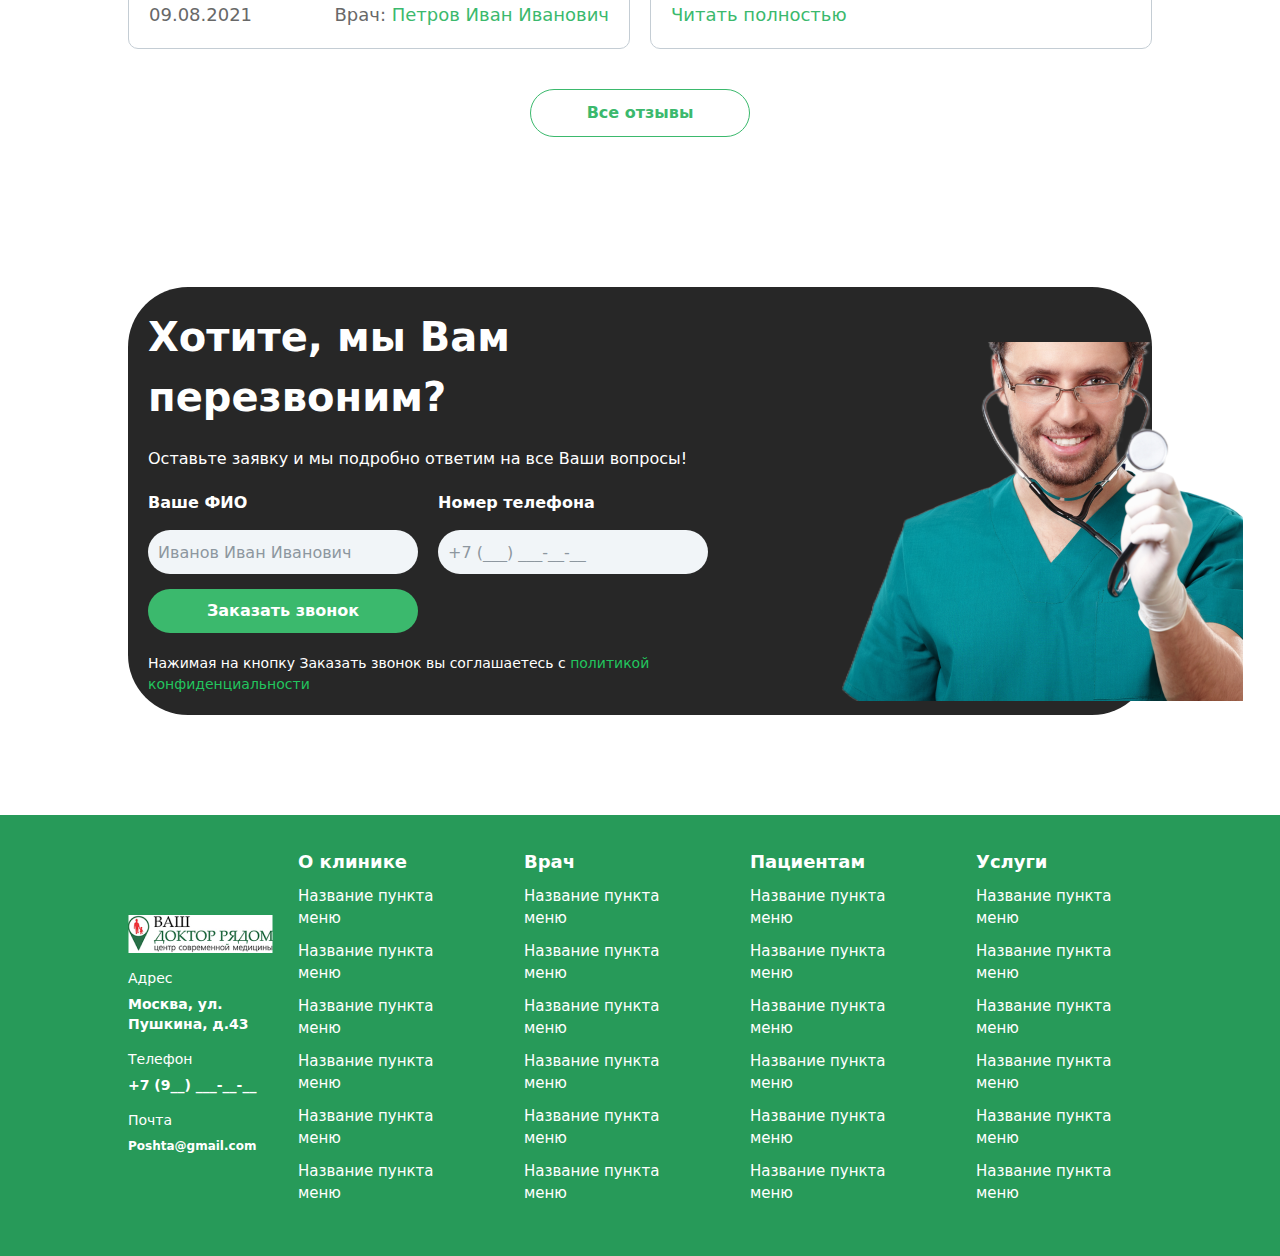
==== commit 2c986de6: "footer for page #2 is done and page #2 is finished" ====
--- a/src/index2.html
+++ b/src/index2.html
@@ -199,5 +199,63 @@
             </div>
         </section>
     </main>
+
+    <footer class="bg-[#279A59]">
+        <div class="w-[95%] text-white m-auto lg:gap-[0] lg:justify-between lg:w-[80%] flex lg:flex-row flex-col gap-[20px] py-[100px]">
+            <aside class="lg:flex flex-col items-start grid grid-rows-[42px_68px] grid-cols-[127px_127px_127px] gap-[15px_0]  lg:gap-[15px]">
+                <img src="./Photo/image 1.png" alt="" class="col-[1/-1]">
+                <div class="flex flex-col gap-[5px]">
+                    <h4 class="text-[14px] font-[400]">Адрес</h4>
+                    <p class="text-[14px] font-[600] leading-[20px]">Москва, ул. Пушкина, д.43</p>
+                </div>
+                <div class="flex flex-col gap-[5px]">
+                    <h4 class="text-[14px] font-[400]">Телефон</h4>
+                    <p class="text-[14px] font-[600] leading-[20px]">+7 (9__) ___-__-__</p>
+                </div>
+                <div class="flex flex-col gap-[5px]">
+                    <h4 class="text-[14px] font-[400]">Почта</h4>
+                    <p class="text-[12px] font-[600] leading-[20px]">Poshta@gmail.com</p>
+                </div>
+            </aside>
+            <div class="grid grid-cols-[186px_186px] lg:grid-rows-[222px] lg:items-center lg:gap-[50px] lg:grid-cols-[176px_176px_176px_176px] gap-[80px_9px] grid-rows-[222px_222px]">
+                <ul class="flex flex-col items-start lg:gap-[10px] gap-[15px]">
+                    <h1 class="text-[18px] font-[700]">О клинике</h1>
+                    <li class="text-[15px] font-[400] cursor-pointer hover:text-[lightgray]"><a href="">Название пункта меню</a></li>
+                    <li class="text-[15px] font-[400] cursor-pointer hover:text-[lightgray]"><a href="">Название пункта меню</a></li>
+                    <li class="text-[15px] font-[400] cursor-pointer hover:text-[lightgray]"><a href="">Название пункта меню</a></li>
+                    <li class="text-[15px] font-[400] cursor-pointer hover:text-[lightgray]"><a href="">Название пункта меню</a></li>
+                    <li class="text-[15px] font-[400] cursor-pointer hover:text-[lightgray]"><a href="">Название пункта меню</a></li>
+                    <li class="text-[15px] font-[400] cursor-pointer hover:text-[lightgray]"><a href="">Название пункта меню</a></li>
+                </ul>
+                <ul class="flex flex-col items-start lg:gap-[10px] gap-[15px]">
+                    <h1 class="text-[18px] font-[700]">Врач</h1>
+                    <li class="text-[15px] font-[400] cursor-pointer hover:text-[lightgray]"><a href="">Название пункта меню</a></li>
+                    <li class="text-[15px] font-[400] cursor-pointer hover:text-[lightgray]"><a href="">Название пункта меню</a></li>
+                    <li class="text-[15px] font-[400] cursor-pointer hover:text-[lightgray]"><a href="">Название пункта меню</a></li>
+                    <li class="text-[15px] font-[400] cursor-pointer hover:text-[lightgray]"><a href="">Название пункта меню</a></li>
+                    <li class="text-[15px] font-[400] cursor-pointer hover:text-[lightgray]"><a href="">Название пункта меню</a></li>
+                    <li class="text-[15px] font-[400] cursor-pointer hover:text-[lightgray]"><a href="">Название пункта меню</a></li>
+                </ul>
+                <ul class="flex flex-col items-start lg:gap-[10px] gap-[15px]">
+                    <h1 class="text-[18px] font-[700]">Пациентам</h1>
+                    <li class="text-[15px] font-[400] cursor-pointer hover:text-[lightgray]"><a href="">Название пункта меню</a></li>
+                    <li class="text-[15px] font-[400] cursor-pointer hover:text-[lightgray]"><a href="">Название пункта меню</a></li>
+                    <li class="text-[15px] font-[400] cursor-pointer hover:text-[lightgray]"><a href="">Название пункта меню</a></li>
+                    <li class="text-[15px] font-[400] cursor-pointer hover:text-[lightgray]"><a href="">Название пункта меню</a></li>
+                    <li class="text-[15px] font-[400] cursor-pointer hover:text-[lightgray]"><a href="">Название пункта меню</a></li>
+                    <li class="text-[15px] font-[400] cursor-pointer hover:text-[lightgray]"><a href="">Название пункта меню</a></li>
+                </ul>
+                <ul class="flex flex-col items-start lg:gap-[10px] gap-[15px]">
+                    <h1 class="text-[18px] font-[700]">Услуги</h1>
+                    <li class="text-[15px] font-[400] cursor-pointer hover:text-[lightgray]"><a href="">Название пункта меню</a></li>
+                    <li class="text-[15px] font-[400] cursor-pointer hover:text-[lightgray]"><a href="">Название пункта меню</a></li>
+                    <li class="text-[15px] font-[400] cursor-pointer hover:text-[lightgray]"><a href="">Название пункта меню</a></li>
+                    <li class="text-[15px] font-[400] cursor-pointer hover:text-[lightgray]"><a href="">Название пункта меню</a></li>
+                    <li class="text-[15px] font-[400] cursor-pointer hover:text-[lightgray]"><a href="">Название пункта меню</a></li>
+                    <li class="text-[15px] font-[400] cursor-pointer hover:text-[lightgray]"><a href="">Название пункта меню</a></li>
+                </ul>
+            </div>
+        </div>
+    </footer>
 </body>
 </html>